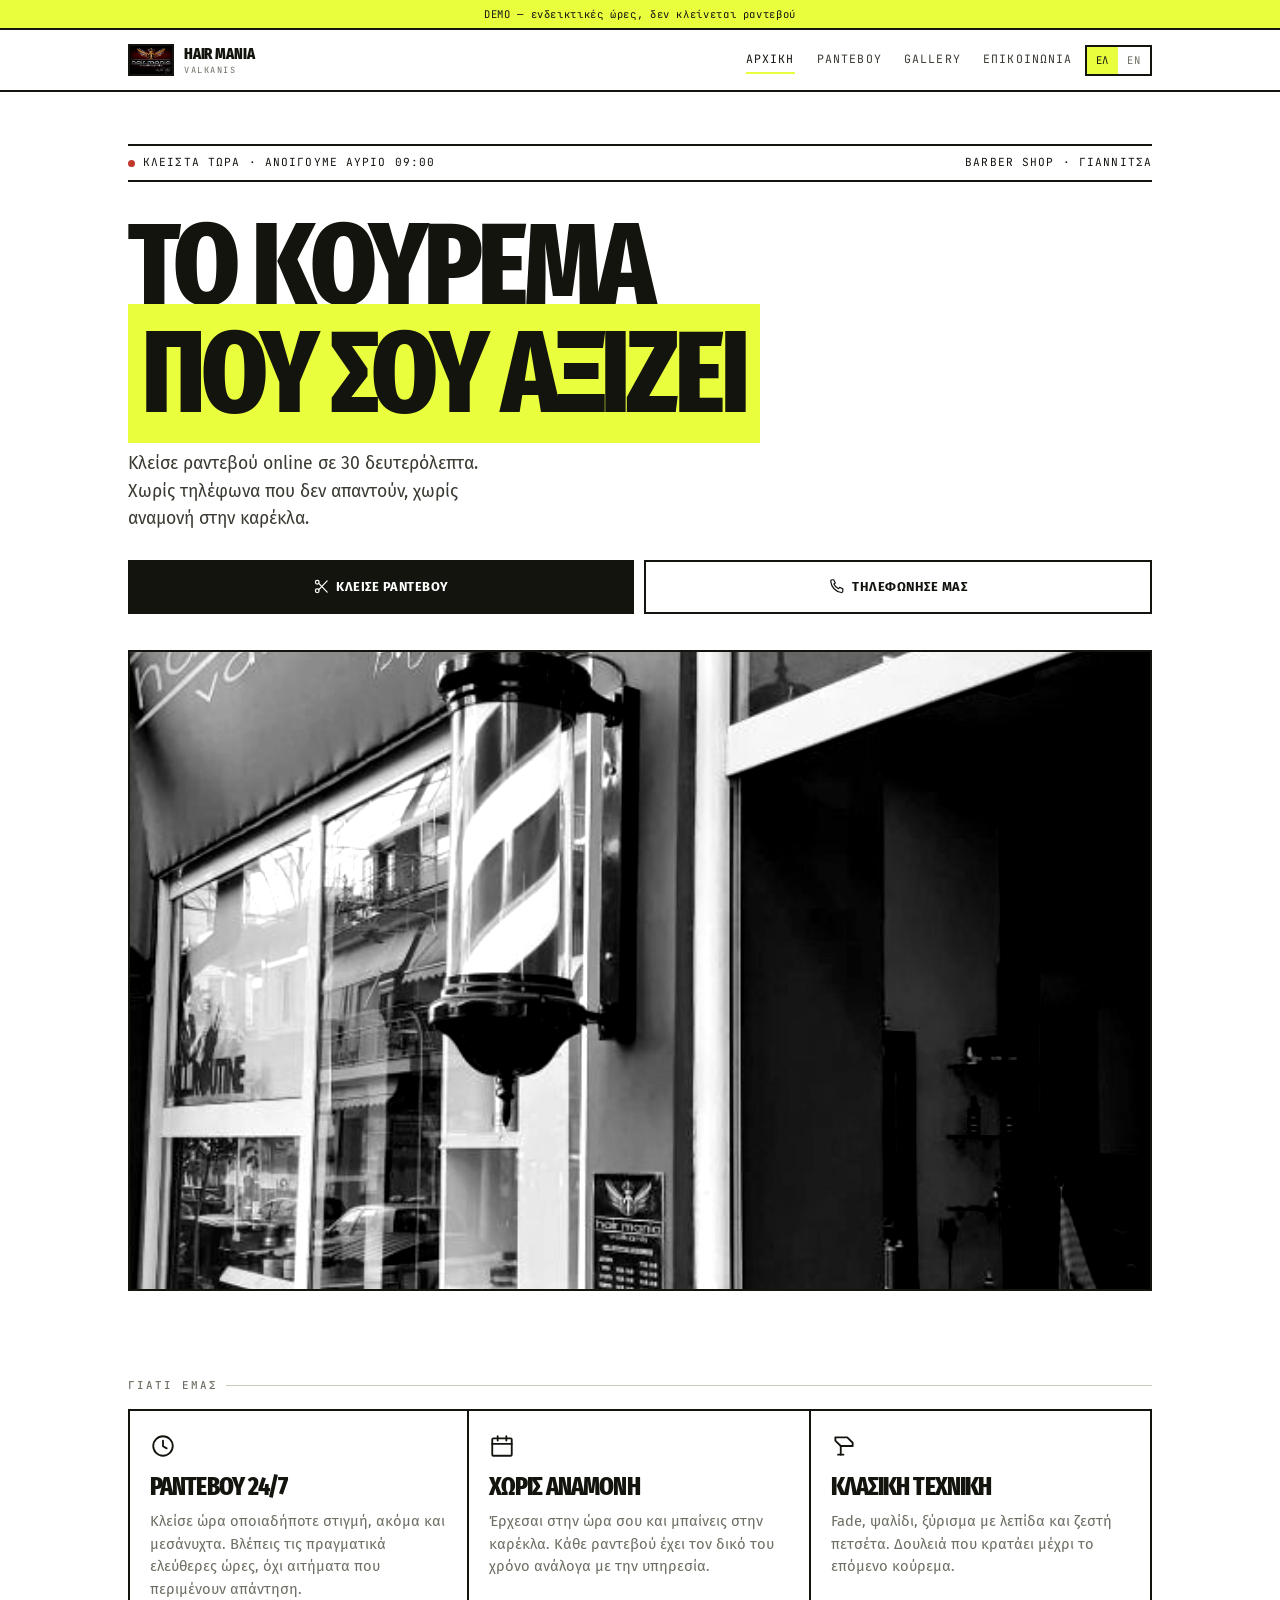
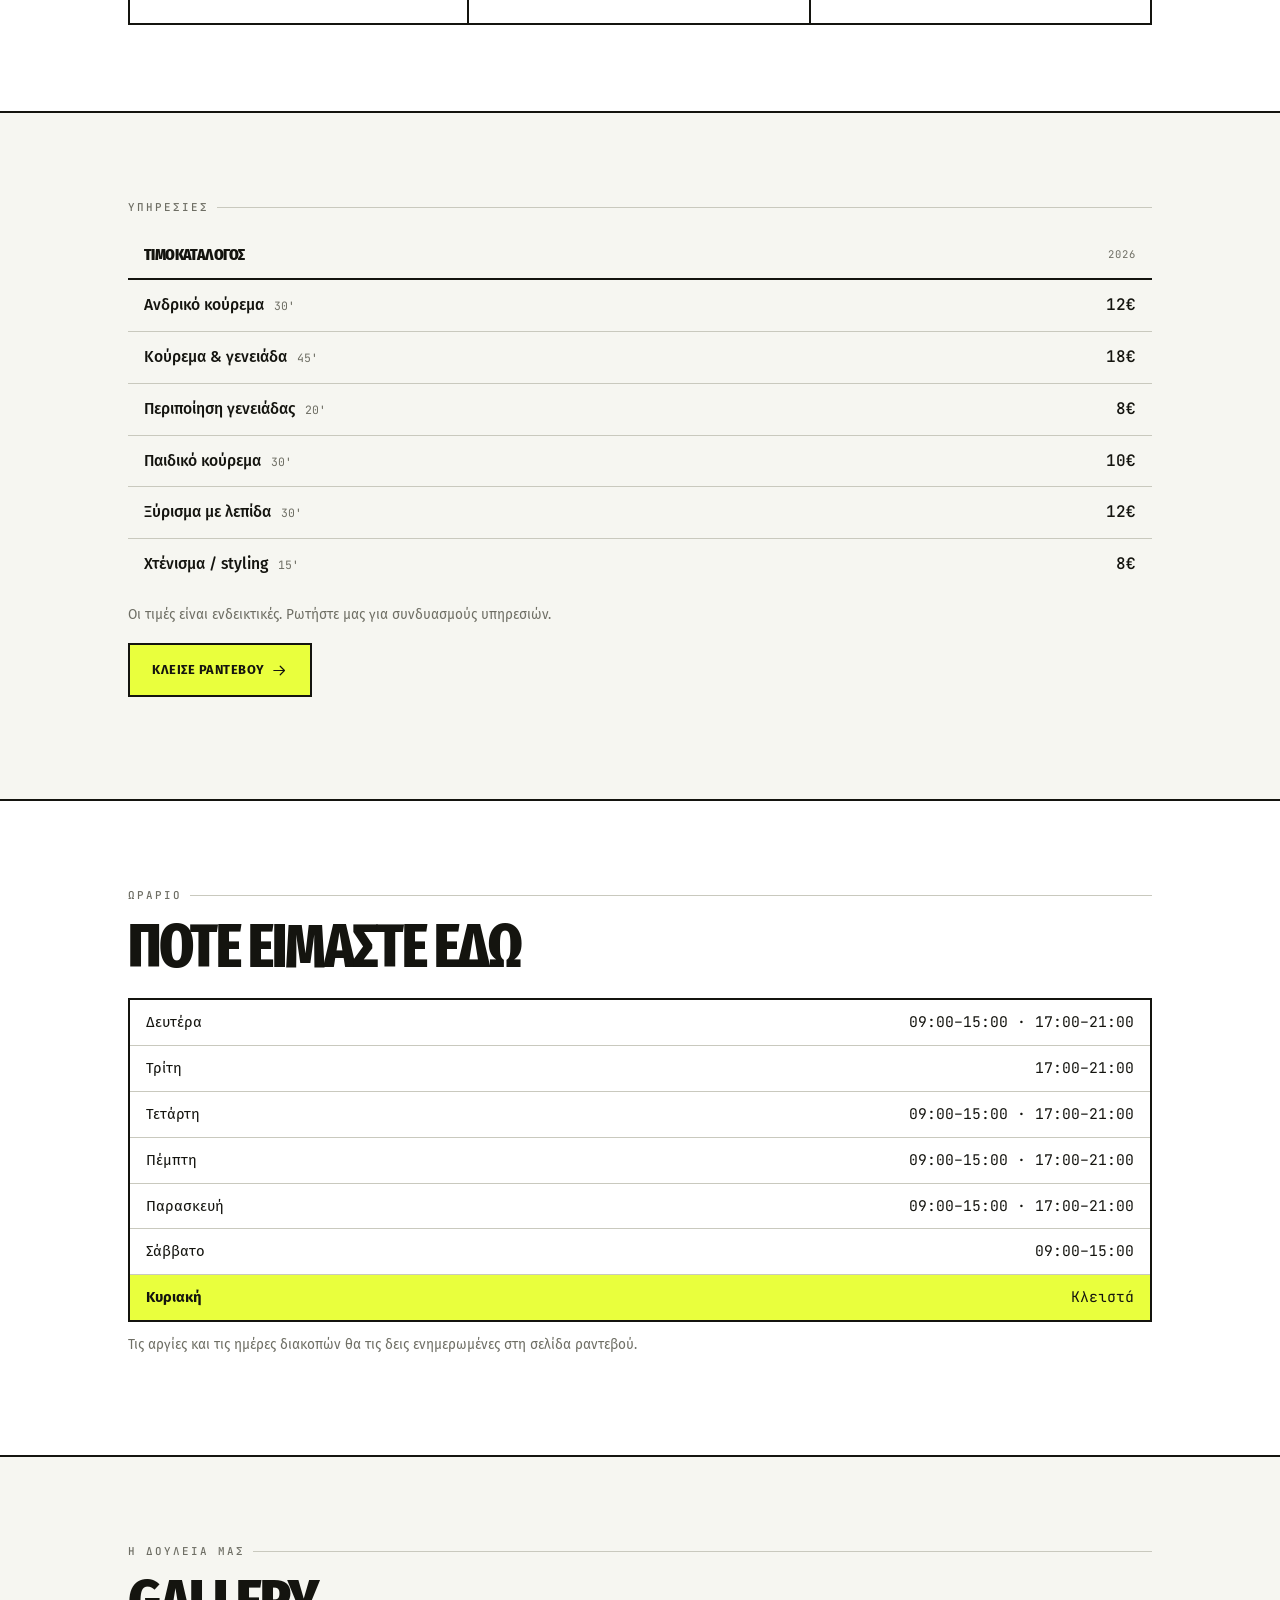
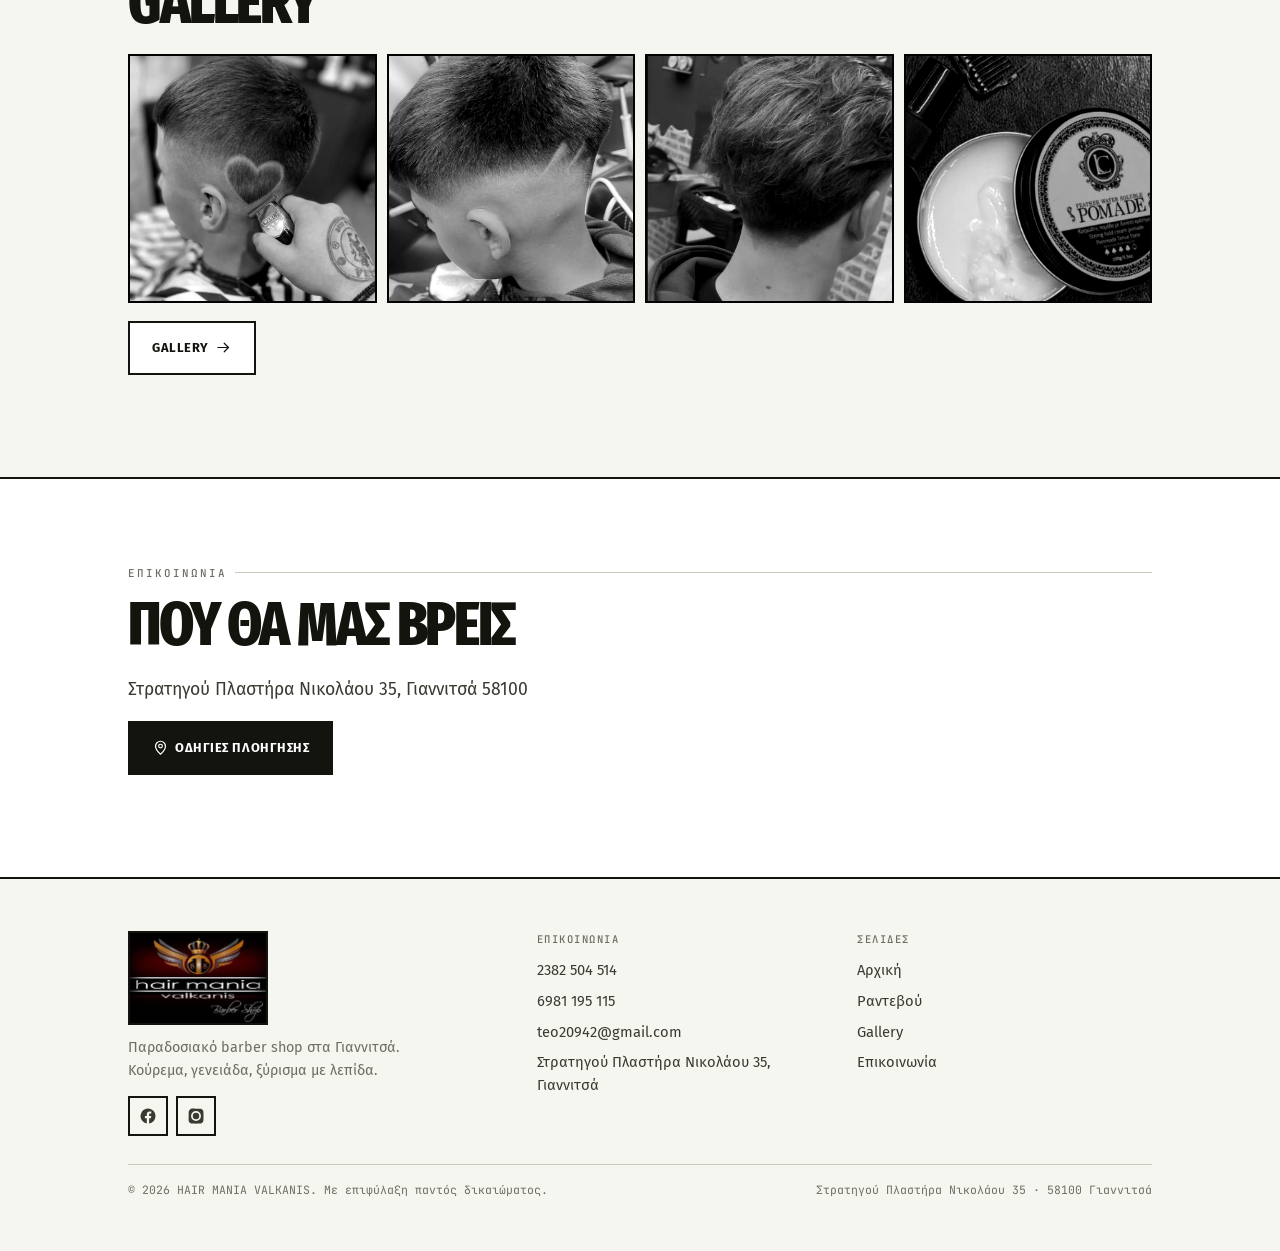
==== index.html @ 4d842073 "Αρχική δημοσίευση — site, backend, οδηγίες" ====
<!DOCTYPE html>
<html lang="el">
<head>
<meta charset="utf-8">
<meta name="viewport" content="width=device-width, initial-scale=1, viewport-fit=cover">
<title>HAIR MANIA VALKANIS — Barber Shop Γιαννιτσά | Online ραντεβού</title>
<meta name="description" content="Παραδοσιακό barber shop στα Γιαννιτσά. Κούρεμα, γενειάδα, ξύρισμα με λεπίδα. Κλείσε ραντεβού online σε 30 δευτερόλεπτα.">
<meta name="theme-color" content="#FFFFFF">
<link rel="icon" href="assets/img/logo.jpg">
<meta property="og:title" content="HAIR MANIA VALKANIS — Barber Shop Γιαννιτσά">
<meta property="og:description" content="Κλείσε ραντεβού online σε 30 δευτερόλεπτα.">
<meta property="og:image" content="assets/img/barbershop.jpg">
<meta property="og:type" content="website">
<link rel="preconnect" href="https://fonts.googleapis.com">
<link rel="preconnect" href="https://fonts.gstatic.com" crossorigin>
<link rel="stylesheet" href="assets/css/style.css">
<script type="application/ld+json">
{
  "@context":"https://schema.org",
  "@type":"HairSalon",
  "name":"HAIR MANIA VALKANIS",
  "image":"assets/img/logo.jpg",
  "telephone":"+302382504514",
  "email":"mai25003@uom.edu.gr",
  "address":{"@type":"PostalAddress","streetAddress":"Στρατηγού Πλαστήρα Νικολάου 35","addressLocality":"Γιαννιτσά","postalCode":"58100","addressCountry":"GR"},
  "priceRange":"€€",
  "openingHoursSpecification":[
    {"@type":"OpeningHoursSpecification","dayOfWeek":["Monday","Wednesday","Thursday","Friday"],"opens":"09:00","closes":"15:00"},
    {"@type":"OpeningHoursSpecification","dayOfWeek":["Monday","Wednesday","Thursday","Friday"],"opens":"17:00","closes":"21:00"},
    {"@type":"OpeningHoursSpecification","dayOfWeek":"Tuesday","opens":"17:00","closes":"21:00"},
    {"@type":"OpeningHoursSpecification","dayOfWeek":"Saturday","opens":"09:00","closes":"15:00"}
  ]
}
</script>
</head>
<body data-page="home">
<a class="skip" href="#main" data-i18n="nav.skip"></a>
<header class="hdr" data-header></header>

<main id="main">

  <section class="hero">
    <div class="wrap">
      <div class="hero__kicker" data-status data-open="0">
        <span class="dot"></span><span data-status-text></span>
        <span style="margin-left:auto" data-i18n="hero.eyebrow"></span>
      </div>
      <h1><span data-i18n="hero.h1a"></span><br><span class="hl" data-i18n="hero.h1b"></span></h1>
      <p class="lead hero__sub" data-i18n="hero.sub"></p>
      <div class="hero__cta">
        <a class="btn btn--primary" href="rantevou.html" data-ico="scissors"><span data-i18n="hero.cta1"></span></a>
        <a class="btn btn--ghost" href="tel:+306981195115" data-ico="phone"><span data-i18n="hero.cta2"></span></a>
      </div>
      <div class="hero__shot"><img src="assets/img/barbershop.jpg" alt="" fetchpriority="high"></div>
    </div>
  </section>

  <section class="section">
    <div class="wrap">
      <p class="eyebrow" data-i18n="feat.eyebrow"></p>
      <div class="grid cards">
        <article class="card"><span data-ico-block="clock"></span><h3 data-i18n="feat.1t"></h3><p data-i18n="feat.1p"></p></article>
        <article class="card"><span data-ico-block="calendar"></span><h3 data-i18n="feat.2t"></h3><p data-i18n="feat.2p"></p></article>
        <article class="card"><span data-ico-block="razor"></span><h3 data-i18n="feat.3t"></h3><p data-i18n="feat.3p"></p></article>
      </div>
    </div>
  </section>

  <section class="section section--alt" id="prices">
    <div class="wrap">
      <p class="eyebrow" data-i18n="srv.eyebrow"></p>
      <div data-prices></div>
      <p class="muted" style="font-size:.85rem;margin-top:14px" data-i18n="srv.note"></p>
      <p style="margin-top:18px"><a class="btn btn--accent" href="rantevou.html" data-ico="arrow-after"><span data-i18n="srv.book"></span></a></p>
    </div>
  </section>

  <section class="section">
    <div class="wrap">
      <p class="eyebrow" data-i18n="hrs.eyebrow"></p>
      <h2 data-i18n="hrs.h2"></h2>
      <div class="hours" data-hours></div>
      <p class="muted" style="font-size:.85rem;margin-top:12px" data-i18n="hrs.note"></p>
    </div>
  </section>

  <section class="section section--alt">
    <div class="wrap">
      <p class="eyebrow" data-i18n="gal.eyebrow"></p>
      <h2 data-i18n="gal.h2"></h2>
      <div class="grid" style="grid-template-columns:repeat(auto-fit,minmax(148px,1fr));gap:10px">
        <img src="assets/img/haircut.jpg" alt="" loading="lazy" style="border:var(--bw) solid var(--line);aspect-ratio:1;object-fit:cover;filter:var(--img-filter)">
        <img src="assets/img/haircut2.jpg" alt="" loading="lazy" style="border:var(--bw) solid var(--line);aspect-ratio:1;object-fit:cover;filter:var(--img-filter)">
        <img src="assets/img/haircut1.jpg" alt="" loading="lazy" style="border:var(--bw) solid var(--line);aspect-ratio:1;object-fit:cover;filter:var(--img-filter)">
        <img src="assets/img/pomada.jpg" alt="" loading="lazy" style="border:var(--bw) solid var(--line);aspect-ratio:1;object-fit:cover;filter:var(--img-filter)">
      </div>
      <p style="margin-top:18px"><a class="btn btn--ghost" href="gallery.html" data-ico="arrow-after"><span data-i18n="nav.gallery"></span></a></p>
    </div>
  </section>

  <section class="section">
    <div class="wrap">
      <p class="eyebrow" data-i18n="ct.eyebrow"></p>
      <h2 data-i18n="ct.h2"></h2>
      <p class="lead" id="addr-line"></p>
      <p><a class="btn btn--primary" id="dir-btn" target="_blank" rel="noopener" href="#" data-ico="pin"><span data-i18n="ct.directions"></span></a></p>
    </div>
  </section>

</main>

<footer class="ftr" data-footer></footer>
<nav class="bar" data-bar aria-label="Quick actions"></nav>

<script src="assets/js/config.js"></script>
<script src="assets/js/i18n.js"></script>
<script src="assets/js/app.js" defer></script>
<script>
document.addEventListener('DOMContentLoaded', function () {
  var b = CONFIG.business;
  document.getElementById('addr-line').textContent = b.address.street + ', ' + b.address.city + ' ' + b.address.postcode;
  document.getElementById('dir-btn').href = HMV.mapsLink();

  /* εικονίδια */
  document.querySelectorAll('[data-ico]').forEach(function (el) {
    var n = el.getAttribute('data-ico');
    if (n.slice(-6) === '-after') el.insertAdjacentHTML('beforeend', HMV.icon(n.slice(0, -6)));
    else el.insertAdjacentHTML('afterbegin', HMV.icon(n));
  });
  document.querySelectorAll('[data-ico-block]').forEach(function (el) {
    el.innerHTML = HMV.icon(el.getAttribute('data-ico-block'), 'card__ico');
  });
});
</script>
</body>
</html>
---- assets/css/style.css ----
/* =============================================================
   HAIR MANIA VALKANIS — design system
   Τρία θέματα. Αλλάζεις με CONFIG.theme στο config.js
   ή προσωρινά με ?theme=a / ?theme=b / ?theme=c στο URL.

     c  TICKET        (ενεργό)  άσπρο / μαύρο / acid κίτρινο
     a  EDITORIAL     χαρτί / μελάνι / κόκκινο-πορτοκαλί
     b  WARM ANALOG   εσπρέσο / κρεμ / φασκόμηλο
   ============================================================= */

/* ---------- ΘΕΜΑ C — TICKET (προεπιλογή) ---------- */
:root,
[data-theme="c"] {
  --bg:        #FFFFFF;
  --surface:   #F6F6F1;
  --surface-2: #ECECE4;
  --ink:       #14140F;
  --ink-soft:  #3A3A32;
  --muted:     #6E6E64;
  --line:      #14140F;
  --line-soft: #C9C9BE;
  --accent:    #E9FF3D;
  --on-accent: #14140F;
  --invert-bg: #14140F;
  --invert-ink:#FFFFFF;
  --ok:        #2F7D4F;
  --err:       #C0392B;
  --warn:      #9A6B00;

  --ff-disp: 'Fira Sans Extra Condensed', 'Arial Narrow', system-ui, sans-serif;
  --ff-body: 'Fira Sans', system-ui, -apple-system, sans-serif;
  --ff-num:  'JetBrains Mono', ui-monospace, SFMono-Regular, Menlo, monospace;

  --disp-w: 800;
  --disp-ls: -0.035em;
  --disp-tt: uppercase;
  --bw: 2px;
  --r: 0px;
  --r-pill: 0px;
  --shadow: none;
  --hero-filter: grayscale(1) contrast(1.25) brightness(1.05);
  --img-filter: grayscale(1) contrast(1.15);
  --header-h: 60px;
}

/* ---------- ΘΕΜΑ A — EDITORIAL BONE ---------- */
[data-theme="a"] {
  --bg:        #F2EEE6;
  --surface:   #E9E4D9;
  --surface-2: #DED8CA;
  --ink:       #14120F;
  --ink-soft:  #4A443C;
  --muted:     #7A7268;
  --line:      #14120F;
  --line-soft: #D3CCBE;
  --accent:    #E4431F;
  --on-accent: #FFFFFF;
  --invert-bg: #14120F;
  --invert-ink:#F2EEE6;
  --ok:        #3F7A55;
  --err:       #B03A28;
  --warn:      #9A6B00;

  --ff-disp: 'Commissioner', system-ui, sans-serif;
  --ff-body: 'Commissioner', system-ui, sans-serif;
  --ff-num:  'Commissioner', system-ui, sans-serif;

  --disp-w: 800;
  --disp-ls: -0.03em;
  --disp-tt: none;
  --bw: 1px;
  --r: 0px;
  --r-pill: 999px;
  --shadow: none;
  --hero-filter: grayscale(1) contrast(1.12);
  --img-filter: grayscale(0.15) contrast(1.04);
}

/* ---------- ΘΕΜΑ B — WARM ANALOG ---------- */
[data-theme="b"] {
  --bg:        #1E1713;
  --surface:   #251C17;
  --surface-2: #2E241D;
  --ink:       #E8DCC8;
  --ink-soft:  #C3B7A4;
  --muted:     #9E9182;
  --line:      #4A3D31;
  --line-soft: #33291F;
  --accent:    #8FAF86;
  --on-accent: #14140F;
  --invert-bg: #E8DCC8;
  --invert-ink:#1E1713;
  --ok:        #8FAF86;
  --err:       #D08A7E;
  --warn:      #D6A75F;

  --ff-disp: 'Alegreya', Georgia, serif;
  --ff-body: 'Manrope', system-ui, sans-serif;
  --ff-num:  'Manrope', system-ui, sans-serif;

  --disp-w: 500;
  --disp-ls: -0.015em;
  --disp-tt: none;
  --bw: 1px;
  --r: 3px;
  --r-pill: 999px;
  --shadow: 0 18px 40px -28px rgba(0,0,0,.8);
  --hero-filter: sepia(.42) saturate(.72) brightness(.86) contrast(1.05);
  --img-filter: sepia(.28) saturate(.85) brightness(.95);
}

/* ============================================================= */

*, *::before, *::after { box-sizing: border-box; }

html { -webkit-text-size-adjust: 100%; scroll-behavior: smooth; }

body {
  margin: 0;
  background: var(--bg);
  color: var(--ink);
  font-family: var(--ff-body);
  font-size: 16px;
  line-height: 1.55;
  overflow-x: hidden;
}
@media (prefers-reduced-motion: reduce) {
  html { scroll-behavior: auto; }
  *, *::before, *::after { animation-duration: .001ms !important; transition-duration: .001ms !important; }
}

img { max-width: 100%; display: block; }
a { color: inherit; }
button { font: inherit; color: inherit; }
svg { display: block; }

/* ---------- τυπογραφία ---------- */
h1, h2, h3 {
  font-family: var(--ff-disp);
  font-weight: var(--disp-w);
  letter-spacing: var(--disp-ls);
  text-transform: var(--disp-tt);
  line-height: 0.94;
  margin: 0 0 .38em;
}
h1 { font-size: clamp(2.9rem, 12.5vw, 5.2rem); }
h2 { font-size: clamp(1.9rem, 7.5vw, 3rem); }
h3 { font-size: clamp(1.1rem, 4vw, 1.45rem); line-height: 1.1; }
/* Η Fira Sans Extra Condensed είναι πολύ στενή — σηκώνει μεγαλύτερο μέγεθος. */
[data-theme="c"] h1 { font-size: clamp(3.6rem, 17vw, 7.2rem); }
[data-theme="c"] h2 { font-size: clamp(2.3rem, 9.5vw, 3.8rem); }
[data-theme="c"] h3 { font-size: clamp(1.2rem, 4.4vw, 1.6rem); }
/* Τα πεζά ελληνικά έχουν τόνους — χρειάζονται αέρα, αλλιώς τους κόβει
   το από πάνω μπλοκ. Μόνο το θέμα C είναι κεφαλαία, οπότε σφίγγει. */
[data-theme="a"] h1, [data-theme="a"] h2, [data-theme="a"] h3 { line-height: 1.06; }
[data-theme="b"] h1, [data-theme="b"] h2, [data-theme="b"] h3 { line-height: 1.06; }
p { margin: 0 0 1em; }

.lead { font-size: clamp(.98rem, 3.5vw, 1.1rem); color: var(--ink-soft); max-width: 40ch; text-wrap: pretty; }
.muted { color: var(--muted); }
.num { font-family: var(--ff-num); font-variant-numeric: tabular-nums; }

.eyebrow {
  font-family: var(--ff-num);
  font-size: .68rem; font-weight: 500; letter-spacing: .18em;
  text-transform: uppercase; color: var(--muted);
  display: flex; align-items: center; gap: .8em; margin: 0 0 .9rem;
}
.eyebrow::after { content: ''; flex: 1; height: 1px; background: var(--line-soft); }
.eyebrow.center { justify-content: center; }
.eyebrow.center::after { display: none; }
[data-theme="a"] .eyebrow { color: var(--accent); font-weight: 600; }

/* ---------- διάταξη ---------- */
.wrap { width: 100%; max-width: 1080px; margin-inline: auto; padding-inline: clamp(16px, 4.5vw, 28px); }
.section { padding-block: clamp(46px, 10vw, 86px); }
.section--alt { background: var(--surface); border-block: var(--bw) solid var(--line); }
.center { text-align: center; }
.grid { display: grid; gap: clamp(14px, 3vw, 20px); }

/* ---------- header ---------- */
.hdr { position: sticky; top: 0; z-index: 60; background: var(--bg); border-bottom: var(--bw) solid var(--line); }
.hdr__in {
  height: var(--header-h);
  display: flex; align-items: center; gap: 12px;
  max-width: 1080px; margin-inline: auto; padding-inline: clamp(16px, 4.5vw, 28px);
}
.brand { display: flex; align-items: center; gap: 10px; text-decoration: none; margin-right: auto; min-width: 0; }
.brand img { height: 32px; width: auto; border: var(--bw) solid var(--line); border-radius: var(--r); }
[data-theme="a"] .brand img { border: 0; mix-blend-mode: multiply; }
[data-theme="b"] .brand img { border: 0; border-radius: 3px; }
.brand__txt { font-family: var(--ff-disp); font-weight: var(--disp-w); font-size: 1rem; letter-spacing: -.01em; line-height: 1; white-space: nowrap; }
.brand__txt small {
  display: block; font-family: var(--ff-num); font-weight: 400;
  font-size: .54rem; letter-spacing: .18em; color: var(--muted); margin-top: 4px;
}
[data-theme="b"] .brand__txt { font-size: 1.24rem; letter-spacing: 0; }

.nav { display: none; gap: 22px; }
.nav a {
  text-decoration: none; font-family: var(--ff-num); font-size: .72rem; letter-spacing: .1em;
  text-transform: uppercase; color: var(--ink-soft); padding: 4px 0; border-bottom: var(--bw) solid transparent;
}
.nav a:hover { border-color: var(--line); }
.nav a[aria-current="page"] { border-color: var(--accent); color: var(--ink); }

.lang { display: flex; border: var(--bw) solid var(--line); border-radius: var(--r-pill); overflow: hidden; flex: none; }
.lang button {
  background: none; border: 0; cursor: pointer; padding: 5px 9px;
  font-family: var(--ff-num); font-size: .66rem; letter-spacing: .08em; color: var(--muted);
}
.lang button[aria-pressed="true"] { background: var(--accent); color: var(--on-accent); }

.burger {
  display: grid; place-items: center; width: 40px; height: 40px; flex: none; cursor: pointer;
  background: none; border: var(--bw) solid var(--line); border-radius: var(--r);
}
.burger span { display: block; width: 16px; height: 2px; background: var(--ink); box-shadow: 0 -5px var(--ink), 0 5px var(--ink); }

.drawer {
  position: fixed; inset: var(--header-h) 0 auto 0; z-index: 55;
  background: var(--bg); border-bottom: var(--bw) solid var(--line);
  transform: translateY(-115%); transition: transform .28s cubic-bezier(.4,0,.2,1);
  padding: 4px clamp(16px, 4.5vw, 28px) 18px;
}
.drawer[data-open="true"] { transform: translateY(0); }
.drawer a {
  display: block; padding: 14px 0; text-decoration: none; border-bottom: 1px solid var(--line-soft);
  font-family: var(--ff-disp); font-weight: var(--disp-w); text-transform: var(--disp-tt);
  font-size: 1.5rem; letter-spacing: var(--disp-ls);
}
.drawer a:last-child { border: 0; }

@media (min-width: 880px) { .nav { display: flex; } .burger, .drawer { display: none; } }

/* ---------- κουμπιά ---------- */
.btn {
  display: inline-flex; align-items: center; justify-content: center; gap: .5em;
  padding: 15px 22px; cursor: pointer; text-decoration: none;
  border: var(--bw) solid var(--line); border-radius: var(--r);
  font-family: var(--ff-body); font-size: .8rem; font-weight: 700; letter-spacing: .04em;
  text-transform: uppercase; transition: .16s ease; white-space: nowrap;
  background: var(--bg); color: var(--ink);
}
.btn svg { width: 17px; height: 17px; flex: none; }
.btn--primary { background: var(--invert-bg); color: var(--invert-ink); }
.btn--primary:hover { background: var(--accent); color: var(--on-accent); }
.btn--accent { background: var(--accent); color: var(--on-accent); }
.btn--accent:hover { filter: brightness(.94); }
.btn--ghost:hover { background: var(--surface); }
.btn--wide { width: 100%; }
.btn[disabled] { opacity: .4; pointer-events: none; }
[data-theme="b"] .btn { text-transform: none; letter-spacing: .01em; font-weight: 700; }

/* ---------- hero ---------- */
.hero { padding: clamp(26px, 7vw, 52px) 0 0; }
.hero__kicker {
  display: flex; align-items: center; gap: 8px;
  font-family: var(--ff-num); font-size: .7rem; letter-spacing: .1em; text-transform: uppercase;
  padding: 8px 0; margin-bottom: clamp(18px, 5vw, 30px);
  border-block: var(--bw) solid var(--line);
}
.hero__kicker .dot { width: 7px; height: 7px; border-radius: 50%; background: var(--muted); flex: none; }
.hero__kicker[data-open="1"] .dot { background: var(--ok); }
.hero__kicker[data-open="0"] .dot { background: var(--err); }
.hero h1 { margin: 0; }
.hero h1 .hl { background: var(--accent); color: var(--on-accent); padding: 0 .12em; -webkit-box-decoration-break: clone; box-decoration-break: clone; }
[data-theme="b"] .hero h1 .hl { background: none; color: var(--accent); padding: 0; font-style: italic; }
.hero__sub { margin: clamp(16px, 4vw, 22px) 0 clamp(20px, 5vw, 28px); }
.hero__cta { display: flex; flex-wrap: wrap; gap: 10px; }
.hero__cta .btn { flex: 1 1 auto; min-width: 150px; }
.hero__shot { margin-top: clamp(22px, 6vw, 36px); border: var(--bw) solid var(--line); border-radius: var(--r); overflow: hidden; }
.hero__shot img { width: 100%; aspect-ratio: 16 / 10; object-fit: cover; object-position: 58% 42%; filter: var(--hero-filter); }

/* ---------- κάρτες χαρακτηριστικών ---------- */
.cards { grid-template-columns: 1fr; gap: 0; }
@media (min-width: 720px) { .cards { grid-template-columns: repeat(3, 1fr); } }
.card { border: var(--bw) solid var(--line); border-radius: var(--r); padding: 22px 20px; background: var(--bg); margin-top: -1px; }
@media (min-width: 720px) { .card { margin: 0 0 0 calc(var(--bw) * -1); } .card:first-child { margin-left: 0; } }
.card__ico { width: 26px; height: 26px; margin-bottom: 14px; color: var(--accent); }
[data-theme="c"] .card__ico { color: var(--ink); }
.card h3 { margin-bottom: .35em; }
.card p { margin: 0; color: var(--muted); font-size: .92rem; }

/* ---------- τιμοκατάλογος ---------- */
.prices { border: var(--bw) solid var(--line); border-radius: var(--r); }
.prices__hd {
  display: flex; align-items: center; gap: 10px; padding: 11px 16px;
  border-bottom: var(--bw) solid var(--line);
  font-family: var(--ff-disp); font-weight: var(--disp-w); text-transform: var(--disp-tt);
  font-size: 1.05rem; letter-spacing: var(--disp-ls);
}
.prices__hd .tag { margin-left: auto; font-family: var(--ff-num); font-weight: 400; font-size: .66rem; letter-spacing: .1em; color: var(--muted); text-transform: none; }
.price { display: flex; align-items: baseline; gap: 10px; padding: 13px 16px; border-bottom: 1px solid var(--line-soft); }
.price:last-child { border-bottom: 0; }
.price__name { font-size: .98rem; font-weight: 500; }
.price__dur { font-family: var(--ff-num); font-size: .72rem; color: var(--muted); }
.price__amt { margin-left: auto; font-family: var(--ff-num); font-size: 1rem; font-weight: 500; font-variant-numeric: tabular-nums; }
[data-theme="a"] .price__amt, [data-theme="b"] .price__amt { font-family: var(--ff-disp); font-weight: var(--disp-w); font-size: 1.3rem; }

/* ---------- ωράριο ---------- */
.hours { border: var(--bw) solid var(--line); border-radius: var(--r); overflow: hidden; }
.hours__row { display: flex; justify-content: space-between; gap: 14px; padding: 11px 16px; font-size: .92rem; border-bottom: 1px solid var(--line-soft); }
.hours__row:last-child { border-bottom: 0; }
.hours__row[data-today="1"] { background: var(--accent); color: var(--on-accent); }
.hours__row[data-today="1"] .hours__d { font-weight: 700; }
.hours__t { font-family: var(--ff-num); font-variant-numeric: tabular-nums; text-align: right; }
.hours__t.closed { color: var(--muted); }
.hours__row[data-today="1"] .hours__t { color: inherit; }

/* ---------- booking ---------- */
.steps { display: flex; flex-wrap: wrap; gap: 5px; margin-bottom: 24px; }
.step {
  font-family: var(--ff-num); font-size: .6rem; letter-spacing: .06em; text-transform: uppercase;
  padding: 5px 8px; border: 1px solid var(--line-soft); color: var(--muted); border-radius: var(--r);
}
.step[data-state="done"] { background: var(--invert-bg); color: var(--invert-ink); border-color: var(--line); }
.step[data-state="active"] { background: var(--accent); color: var(--on-accent); border-color: var(--line); font-weight: 500; }

fieldset { border: 0; margin: 0 0 30px; padding: 0; scroll-margin-top: 90px; }
legend {
  display: flex; align-items: baseline; gap: 9px; padding: 0; margin-bottom: 14px;
  font-family: var(--ff-disp); font-weight: var(--disp-w); text-transform: var(--disp-tt);
  font-size: clamp(1.35rem, 5.5vw, 1.7rem); letter-spacing: var(--disp-ls);
}
legend .n { font-family: var(--ff-num); font-size: .72rem; font-weight: 400; letter-spacing: 0; color: var(--accent); }
[data-theme="c"] legend .n { background: var(--accent); color: var(--on-accent); padding: 2px 6px; }

.opts { display: grid; gap: 8px; }
@media (min-width: 620px) { .opts { grid-template-columns: 1fr 1fr; } }
.opt { position: relative; }
.opt input { position: absolute; opacity: 0; width: 0; height: 0; }
.opt label {
  display: flex; align-items: center; gap: 12px; cursor: pointer; padding: 14px 15px;
  border: var(--bw) solid var(--line); border-radius: var(--r); background: var(--bg); transition: .14s;
}
.opt label:hover { background: var(--surface); }
.opt input:focus-visible + label { outline: 2px solid var(--accent); outline-offset: 2px; }
.opt input:checked + label { background: var(--accent); color: var(--on-accent); }
.opt__body { flex: 1; min-width: 0; }
.opt__t { display: block; font-weight: 600; font-size: .98rem; }
.opt__s { font-family: var(--ff-num); font-size: .72rem; color: var(--muted); }
.opt input:checked + label .opt__s { color: inherit; opacity: .75; }
.opt__p { font-family: var(--ff-num); font-size: 1rem; font-weight: 500; font-variant-numeric: tabular-nums; }

/* λωρίδα ημερών */
.days {
  display: flex; gap: 7px; overflow-x: auto; padding: 2px 2px 12px;
  scroll-snap-type: x proximity; -webkit-overflow-scrolling: touch;
  scrollbar-width: thin; scrollbar-color: var(--line-soft) transparent;
}
.days::-webkit-scrollbar { height: 4px; }
.days::-webkit-scrollbar-thumb { background: var(--line-soft); }
.day { flex: none; position: relative; scroll-snap-align: start; }
.day input { position: absolute; opacity: 0; width: 0; height: 0; }
.day label {
  display: grid; place-items: center; width: 58px; padding: 9px 0 8px; cursor: pointer;
  border: var(--bw) solid var(--line); border-radius: var(--r); background: var(--bg);
  line-height: 1.15; transition: .14s;
}
.day input:focus-visible + label { outline: 2px solid var(--accent); outline-offset: 2px; }
.day input:checked + label { background: var(--invert-bg); color: var(--invert-ink); }
[data-theme="c"] .day input:checked + label { color: var(--accent); }
.day input:disabled + label { opacity: .28; cursor: not-allowed; border-style: dashed; }
.day__dow { font-family: var(--ff-num); font-size: .58rem; letter-spacing: .1em; color: var(--muted); }
.day__num { font-family: var(--ff-num); font-size: 1.3rem; font-weight: 500; }
.day__mon { font-family: var(--ff-num); font-size: .55rem; letter-spacing: .08em; color: var(--muted); }
.day input:checked + label .day__dow, .day input:checked + label .day__mon { color: inherit; opacity: .7; }
[data-theme="a"] .day__num, [data-theme="b"] .day__num { font-family: var(--ff-disp); font-weight: var(--disp-w); font-size: 1.5rem; }

/* πλέγμα ωρών */
.slots { display: grid; grid-template-columns: repeat(auto-fill, minmax(80px, 1fr)); gap: 6px; }
.slot { position: relative; }
.slot input { position: absolute; opacity: 0; width: 0; height: 0; }
.slot label {
  display: block; text-align: center; padding: 12px 4px; cursor: pointer;
  border: var(--bw) solid var(--line); border-radius: var(--r); background: var(--bg);
  font-family: var(--ff-num); font-size: .92rem; font-variant-numeric: tabular-nums; transition: .12s;
}
.slot label:hover { background: var(--surface); }
.slot input:focus-visible + label { outline: 2px solid var(--accent); outline-offset: 2px; }
.slot input:checked + label { background: var(--accent); color: var(--on-accent); font-weight: 500; }
.slots__part {
  font-family: var(--ff-num); font-size: .62rem; letter-spacing: .12em; text-transform: uppercase;
  color: var(--muted); margin: 16px 0 8px; display: flex; align-items: center; gap: 8px;
}
.slots__part::after { content: ''; flex: 1; height: 1px; background: var(--line-soft); }
.slots__part:first-child { margin-top: 0; }

.hint {
  padding: 13px 15px; border: var(--bw) solid var(--line-soft); border-radius: var(--r);
  background: var(--surface); font-size: .88rem; color: var(--ink-soft);
}
.hint--warn { border-color: var(--warn); }
.hint--err { border-color: var(--err); color: var(--err); }

/* πεδία */
.field { margin-bottom: 14px; }
.field label {
  display: block; font-family: var(--ff-num); font-size: .66rem; letter-spacing: .1em;
  text-transform: uppercase; color: var(--muted); margin-bottom: 6px;
}
.field label .req { color: var(--accent); }
[data-theme="c"] .field label .req { color: var(--err); }
.field input {
  width: 100%; padding: 13px 14px; font: inherit; color: var(--ink);
  background: var(--bg); border: var(--bw) solid var(--line); border-radius: var(--r);
}
.field input::placeholder { color: var(--muted); opacity: .8; }
.field input:focus { outline: 0; background: var(--surface); box-shadow: inset 0 0 0 2px var(--accent); }
.field input[aria-invalid="true"] { border-color: var(--err); }
.field__err { display: none; font-size: .78rem; color: var(--err); margin: 5px 0 0; }
.field input[aria-invalid="true"] ~ .field__err { display: block; }
@media (min-width: 620px) { .field-row { display: grid; grid-template-columns: 1fr 1fr; gap: 0 12px; } }

/* σύνοψη — απόδειξη */
.summary { border: var(--bw) solid var(--line); border-radius: var(--r); background: var(--bg); }
.summary__hd {
  padding: 11px 15px; border-bottom: var(--bw) solid var(--line);
  font-family: var(--ff-disp); font-weight: var(--disp-w); text-transform: var(--disp-tt);
  font-size: .95rem; letter-spacing: var(--disp-ls);
}
.summary__bd { margin: 0; padding: 10px 15px 12px; font-family: var(--ff-num); font-size: .84rem; }
.summary__row { display: flex; gap: 14px; padding: 5px 0; }
.summary__row dt { margin: 0; color: var(--muted); letter-spacing: .04em; }
.summary__row dd { margin: 0 0 0 auto; text-align: right; font-weight: 500; }
.summary__tot {
  display: flex; align-items: center; gap: 12px; padding: 12px 15px;
  border-top: 2px dashed var(--line);
}
.summary__tot b { font-family: var(--ff-disp); font-weight: var(--disp-w); font-size: 1.4rem; letter-spacing: var(--disp-ls); }

/* επιβεβαίωση */
.confirm { border: var(--bw) solid var(--line); border-radius: var(--r); background: var(--bg); }
.confirm__top { background: var(--accent); color: var(--on-accent); padding: 22px clamp(18px,5vw,28px); border-bottom: var(--bw) solid var(--line); }
.confirm__top h2 { margin: 0 0 .2em; font-size: clamp(1.7rem, 6.5vw, 2.4rem); }
.confirm__top p { margin: 0; font-family: var(--ff-num); font-size: .9rem; }
.confirm__bd { padding: clamp(18px,5vw,28px); }
.confirm__code {
  display: inline-block; font-family: var(--ff-num); font-size: 1.1rem; letter-spacing: .2em;
  border: 2px dashed var(--line); padding: 8px 14px; margin: 4px 0 2px;
}
.confirm__actions { display: grid; gap: 8px; margin: 22px 0 0; }

/* ---------- gallery ---------- */
.gal { columns: 2; column-gap: 10px; }
@media (min-width: 760px) { .gal { columns: 3; column-gap: 14px; } }
@media (min-width: 1040px) { .gal { columns: 4; } }
.gal button {
  display: block; width: 100%; padding: 0; margin: 0 0 10px; cursor: zoom-in; break-inside: avoid;
  background: none; border: var(--bw) solid var(--line); border-radius: var(--r); overflow: hidden;
}
.gal img { width: 100%; height: auto; filter: var(--img-filter); transition: transform .45s ease, filter .3s ease; }
.gal button:hover img { transform: scale(1.04); filter: none; }
.lb { position: fixed; inset: 0; z-index: 90; display: none; place-items: center; background: rgba(10,10,8,.95); padding: 18px; }
.lb[data-open="true"] { display: grid; }
.lb img { max-width: 100%; max-height: 80svh; margin-inline: auto; border: var(--bw) solid #FFF; }
.lb__cap { text-align: center; margin-top: 12px; color: #CFCFC6; font-family: var(--ff-num); font-size: .8rem; }
.lb__x, .lb__nav {
  position: absolute; display: grid; place-items: center; cursor: pointer;
  width: 44px; height: 44px; background: #FFF; color: #14140F; border: 2px solid #14140F; border-radius: var(--r);
}
.lb__x { top: 14px; right: 14px; }
.lb__nav { top: 50%; transform: translateY(-50%); }
.lb__nav.prev { left: 10px; } .lb__nav.next { right: 10px; }

/* ---------- επικοινωνία ---------- */
.contact-grid { grid-template-columns: 1fr; }
@media (min-width: 900px) { .contact-grid { grid-template-columns: 1fr 1.1fr; align-items: start; } }
.ctile {
  display: flex; gap: 13px; align-items: center; padding: 15px;
  border: var(--bw) solid var(--line); border-radius: var(--r); background: var(--bg);
  text-decoration: none; transition: .14s; margin-bottom: 8px;
}
.ctile:hover { background: var(--accent); color: var(--on-accent); }
.ctile__ico { width: 22px; height: 22px; flex: none; }
.ctile__k { font-family: var(--ff-num); font-size: .64rem; letter-spacing: .12em; text-transform: uppercase; color: var(--muted); }
.ctile:hover .ctile__k { color: inherit; opacity: .75; }
.ctile__v { font-weight: 600; font-size: .98rem; }
.map { border: var(--bw) solid var(--line); border-radius: var(--r); overflow: hidden; }
.map iframe { display: block; width: 100%; height: clamp(280px, 50vw, 420px); border: 0; filter: grayscale(.4) contrast(1.05); }
[data-theme="b"] .map iframe { filter: sepia(.3) brightness(.85); }

/* ---------- banner διακοπών ---------- */
.vac { display: none; gap: 14px; align-items: center; padding: 14px; margin-bottom: 24px;
       border: var(--bw) solid var(--warn); border-radius: var(--r); background: var(--surface); }
.vac[data-show="true"] { display: flex; }
.vac img { width: 76px; height: 76px; object-fit: cover; flex: none; border: 1px solid var(--line); }
.vac h3 { margin: 0 0 .15em; color: var(--warn); font-size: 1.05rem; }
.vac p { margin: 0; font-size: .88rem; }

/* ---------- footer ---------- */
.ftr { background: var(--surface); border-top: var(--bw) solid var(--line); padding: clamp(32px,7vw,52px) 0 96px; }
.ftr__grid { display: grid; gap: 26px; }
@media (min-width: 760px) { .ftr__grid { grid-template-columns: 1.3fr 1fr 1fr; } }
.ftr h4 {
  font-family: var(--ff-num); font-size: .66rem; letter-spacing: .14em; text-transform: uppercase;
  margin: 0 0 12px; color: var(--muted); font-weight: 500;
}
.ftr a { color: var(--ink-soft); text-decoration: none; }
.ftr a:hover { color: var(--ink); text-decoration: underline; }
.ftr ul { list-style: none; margin: 0; padding: 0; display: grid; gap: 8px; font-size: .92rem; }
.socials { display: flex; gap: 8px; margin-top: 14px; }
.socials a { width: 40px; height: 40px; display: grid; place-items: center; border: var(--bw) solid var(--line); border-radius: var(--r); }
.socials a:hover { background: var(--accent); color: var(--on-accent); }
.socials svg { width: 18px; height: 18px; fill: currentColor; }
.copy {
  margin-top: 28px; padding-top: 16px; border-top: 1px solid var(--line-soft);
  font-family: var(--ff-num); font-size: .72rem; color: var(--muted);
  display: flex; flex-wrap: wrap; gap: 8px; justify-content: space-between;
}

/* ---------- κάτω μπάρα κινητού ---------- */
.bar {
  position: fixed; left: 0; right: 0; bottom: 0; z-index: 70;
  display: flex; gap: 8px; align-items: center;
  padding: 9px clamp(14px,4vw,20px) calc(9px + env(safe-area-inset-bottom));
  background: var(--bg); border-top: var(--bw) solid var(--line);
}
.bar .btn { flex: 1; padding: 13px 8px; font-size: .72rem; }
.bar__sum { flex: 1; min-width: 0; font-family: var(--ff-num); line-height: 1.25; }
.bar__sum .k { display: block; font-size: .58rem; letter-spacing: .1em; text-transform: uppercase; color: var(--muted); }
.bar__sum .v { display: block; font-size: .86rem; font-weight: 500; white-space: nowrap; overflow: hidden; text-overflow: ellipsis; }
.bar .btn--go { flex: 0 0 auto; }
@media (min-width: 880px) { .bar { display: none; } .ftr { padding-bottom: clamp(32px,7vw,52px); } }

/* ---------- διάφορα ---------- */
.skip { position: absolute; left: -9999px; }
.skip:focus { left: 12px; top: 12px; z-index: 100; background: var(--accent); color: var(--on-accent); padding: 10px 16px; }
:focus-visible { outline: 2px solid var(--accent); outline-offset: 2px; }
.spin { width: 20px; height: 20px; border: 2px solid var(--line-soft); border-top-color: var(--accent); border-radius: 50%; animation: sp .7s linear infinite; margin: 24px auto; }
@keyframes sp { to { transform: rotate(360deg); } }
[hidden] { display: none !important; }
.demo {
  background: var(--invert-bg); color: var(--invert-ink); text-align: center;
  font-family: var(--ff-num); font-size: .66rem; letter-spacing: .06em; padding: 6px 12px;
}
[data-theme="c"] .demo { background: var(--accent); color: var(--on-accent); border-bottom: 2px solid var(--line); }
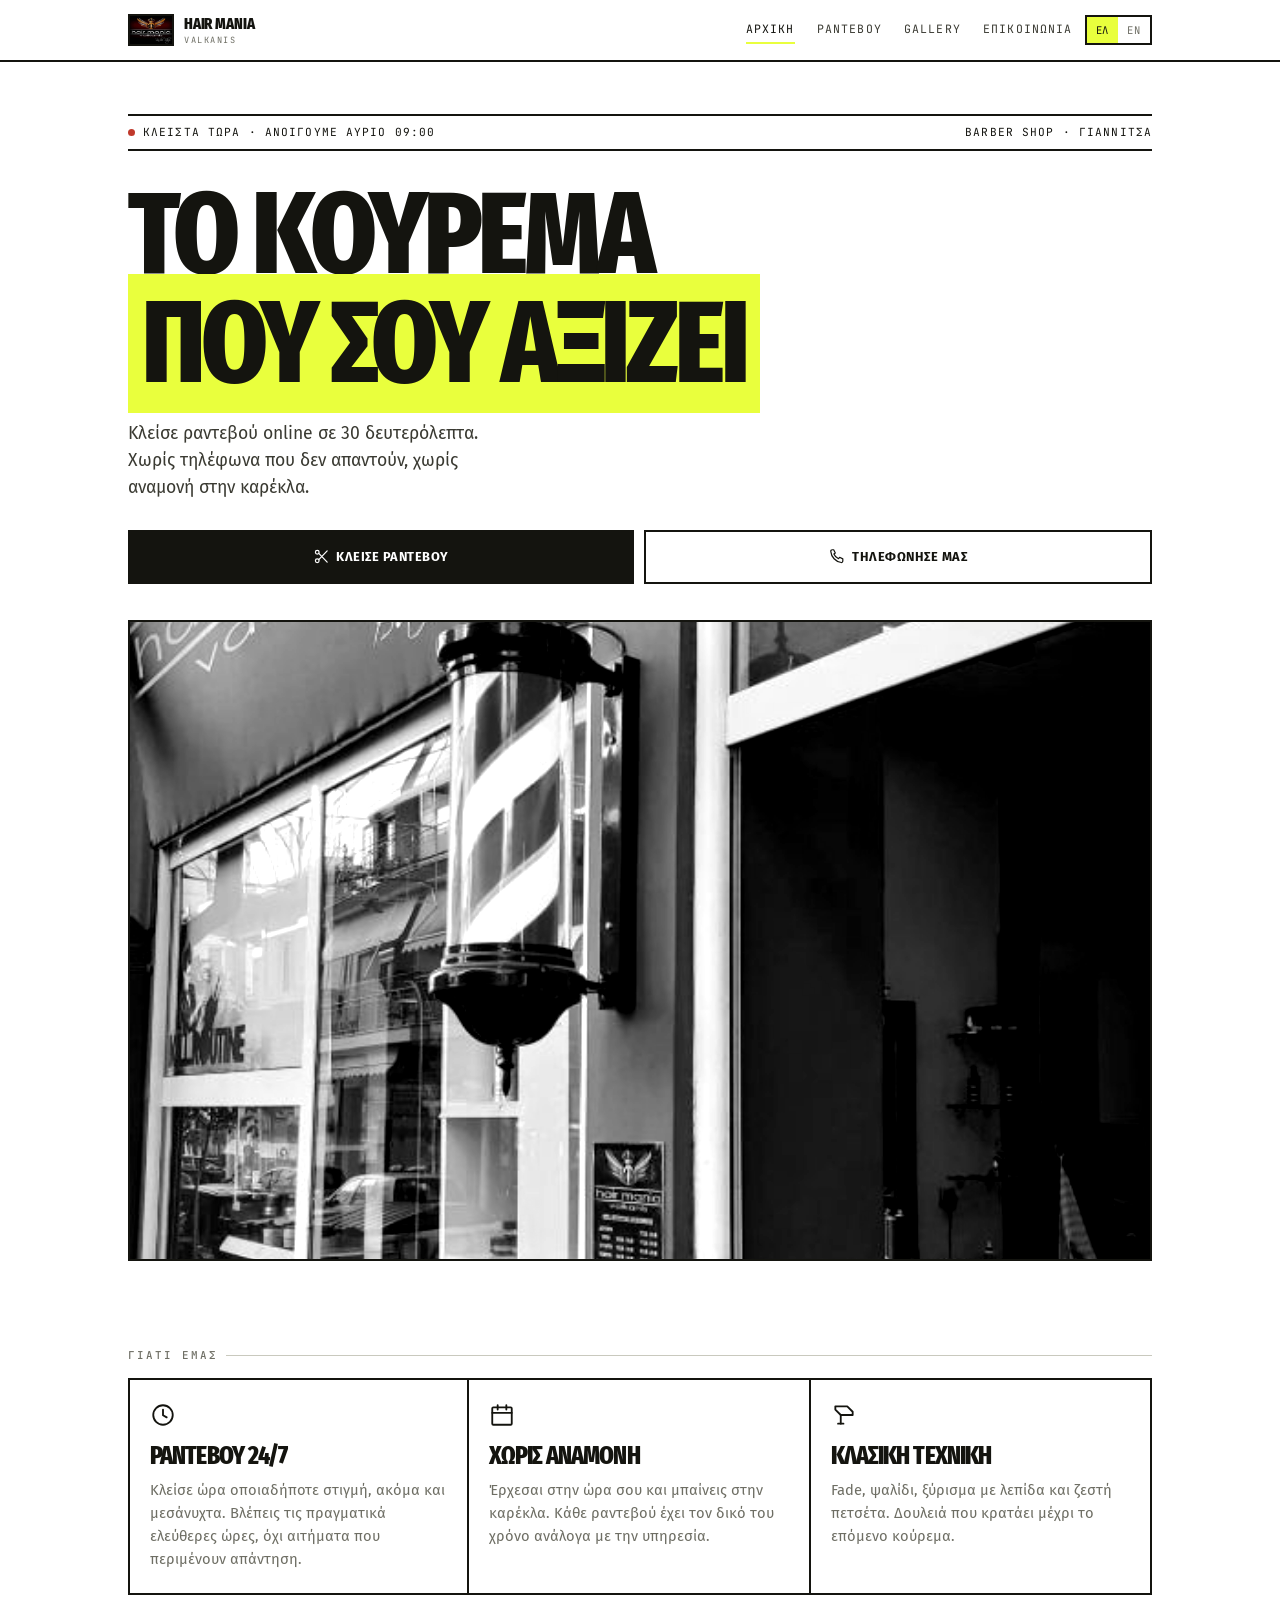
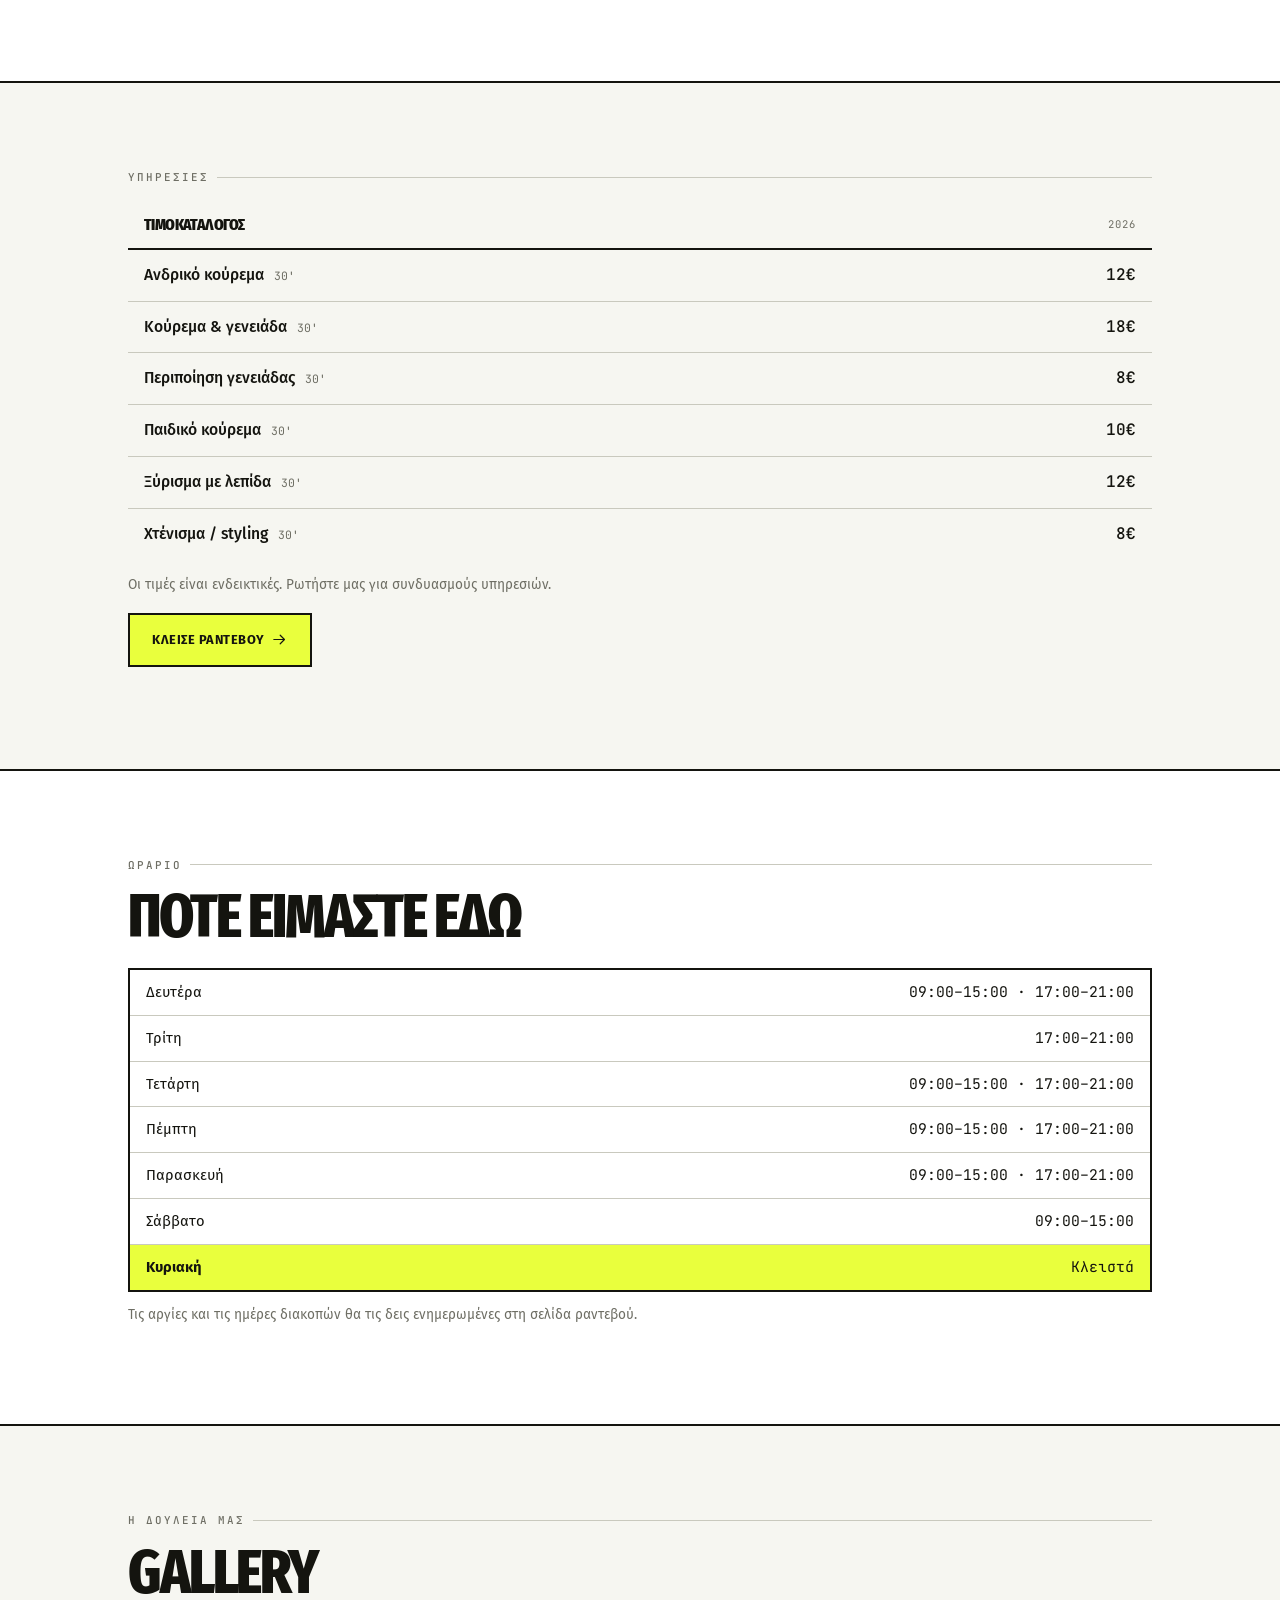
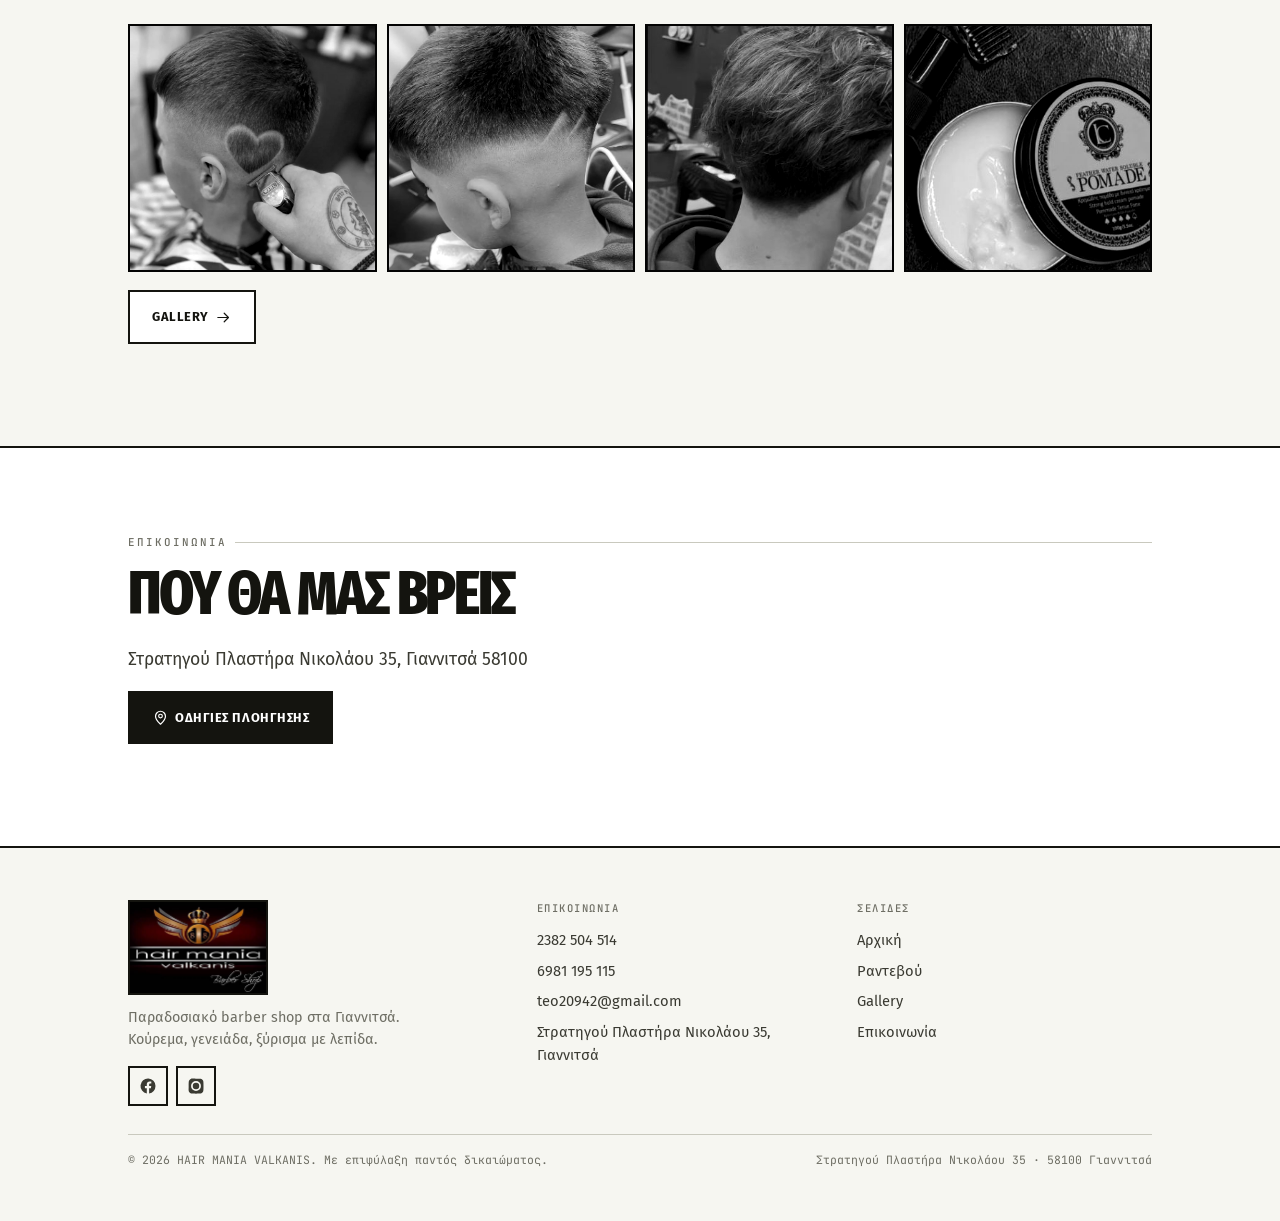
==== commit dc6d931d: "Προετοιμασία για Supabase: σχήμα βάσης, οδηγίες, σύνδεση από τη σελίδα" ====
--- a/index.html
+++ b/index.html
@@ -114,6 +114,7 @@
 
 <script src="assets/js/config.js"></script>
 <script src="assets/js/i18n.js"></script>
+<script src="assets/js/db.js"></script>
 <script src="assets/js/app.js" defer></script>
 <script>
 document.addEventListener('DOMContentLoaded', function () {
--- a/assets/css/style.css
+++ b/assets/css/style.css
@@ -343,7 +343,56 @@
 .opt input:checked + label .opt__s { color: inherit; opacity: .75; }
 .opt__p { font-family: var(--ff-num); font-size: 1rem; font-weight: 500; font-variant-numeric: tabular-nums; }
 
-/* λωρίδα ημερών */
+/* ---------- ημερολόγιο επιλογής ημέρας ---------- */
+.cal { border: var(--bw) solid var(--line); border-radius: var(--r); overflow: hidden; max-width: 460px; }
+.cal__hd { display: flex; align-items: center; gap: 8px; padding: 8px; border-bottom: var(--bw) solid var(--line); }
+.cal__hd b {
+  flex: 1; text-align: center; font-family: var(--ff-disp); font-weight: var(--disp-w);
+  text-transform: var(--disp-tt); letter-spacing: var(--disp-ls); font-size: 1.05rem;
+}
+.cal__nav {
+  width: 38px; height: 38px; flex: none; display: grid; place-items: center; cursor: pointer;
+  background: var(--bg); border: var(--bw) solid var(--line); border-radius: var(--r);
+}
+.cal__nav svg { width: 16px; height: 16px; }
+.cal__nav:hover:not(:disabled) { background: var(--accent); color: var(--on-accent); }
+.cal__nav:disabled { opacity: .25; cursor: not-allowed; }
+.cal__dow { display: grid; grid-template-columns: repeat(7, 1fr); border-bottom: 1px solid var(--line-soft); }
+.cal__dow span {
+  text-align: center; padding: 7px 0; font-family: var(--ff-num);
+  font-size: .58rem; letter-spacing: .06em; text-transform: uppercase; color: var(--muted);
+}
+.cal__grid { display: grid; grid-template-columns: repeat(7, 1fr); }
+.cal__cell { position: relative; min-height: 46px; }
+.cal__cell input { position: absolute; opacity: 0; width: 0; height: 0; }
+.cal__cell label,
+.cal__cell.is-blank {
+  display: grid; place-items: center; height: 100%; min-height: 46px;
+  border-right: 1px solid var(--line-soft); border-bottom: 1px solid var(--line-soft);
+  font-family: var(--ff-num); font-size: .94rem; font-variant-numeric: tabular-nums;
+}
+.cal__cell:nth-child(7n) label, .cal__cell:nth-child(7n).is-blank { border-right: 0; }
+.cal__cell label { cursor: pointer; transition: .12s; }
+.cal__cell label:hover { background: var(--surface); }
+.cal__cell input:focus-visible + label { outline: 2px solid var(--accent); outline-offset: -2px; }
+.cal__cell input:checked + label { background: var(--accent); color: var(--on-accent); font-weight: 500; }
+.cal__cell input:disabled + label { color: var(--muted); opacity: .3; cursor: not-allowed; }
+.cal__cell.is-today label { box-shadow: inset 0 0 0 2px var(--line); }
+.cal__foot {
+  padding: 8px 10px; border-top: 1px solid var(--line-soft);
+  font-family: var(--ff-num); font-size: .62rem; color: var(--muted);
+}
+
+/* σκελετός φόρτωσης ωρών */
+.sk { display: grid; grid-template-columns: repeat(auto-fill, minmax(80px, 1fr)); gap: 6px; }
+.sk i {
+  display: block; height: 44px; border: var(--bw) solid var(--line-soft); border-radius: var(--r);
+  background: linear-gradient(90deg, var(--surface) 25%, var(--surface-2) 50%, var(--surface) 75%);
+  background-size: 200% 100%; animation: shim 1.1s linear infinite;
+}
+@keyframes shim { to { background-position: -200% 0; } }
+
+/* λωρίδα ημερών (δεν χρησιμοποιείται πια — κρατιέται για συμβατότητα) */
 .days {
   display: flex; gap: 7px; overflow-x: auto; padding: 2px 2px 12px;
   scroll-snap-type: x proximity; -webkit-overflow-scrolling: touch;
@@ -536,3 +585,46 @@
   font-family: var(--ff-num); font-size: .66rem; letter-spacing: .06em; padding: 6px 12px;
 }
 [data-theme="c"] .demo { background: var(--accent); color: var(--on-accent); border-bottom: 2px solid var(--line); }
+
+/* ---------- διαχειριστικό ---------- */
+.adm__top { display: flex; align-items: center; gap: 8px; padding: 14px 0; border-bottom: var(--bw) solid var(--line); margin-bottom: 14px; }
+.adm__top > div { flex: 1; min-width: 0; }
+.adm__date { font-family: var(--ff-disp); font-weight: var(--disp-w); text-transform: var(--disp-tt); letter-spacing: var(--disp-ls); font-size: clamp(1.2rem, 5.5vw, 1.6rem); line-height: 1.05; }
+.adm__sub { font-family: var(--ff-num); font-size: .68rem; color: var(--muted); margin-top: 3px; }
+
+.adm__row { display: flex; align-items: center; gap: 10px; padding: 12px; border: var(--bw) solid var(--line); border-radius: var(--r); background: var(--bg); margin-bottom: 8px; }
+.adm__row--block { background: var(--surface); border-style: dashed; }
+.adm__time { font-family: var(--ff-num); font-size: 1rem; font-weight: 500; font-variant-numeric: tabular-nums; flex: none; }
+.adm__body { flex: 1; min-width: 0; display: block; }
+.adm__body b { display: block; font-size: .95rem; white-space: nowrap; overflow: hidden; text-overflow: ellipsis; }
+.adm__body small { display: block; font-family: var(--ff-num); font-size: .66rem; color: var(--muted); margin-top: 2px; }
+.adm__call, .adm__del { width: 38px; height: 38px; flex: none; display: grid; place-items: center; cursor: pointer; border: var(--bw) solid var(--line); border-radius: var(--r); background: var(--bg); color: inherit; text-decoration: none; }
+.adm__call svg, .adm__del svg { width: 16px; height: 16px; }
+.adm__call:hover { background: var(--accent); color: var(--on-accent); }
+.adm__del:hover { background: var(--err); color: #fff; border-color: var(--err); }
+
+.adm__empty, .adm__closed { text-align: center; padding: 34px 16px; border: var(--bw) dashed var(--line-soft); border-radius: var(--r); color: var(--muted); font-size: .9rem; }
+.adm__closed { display: grid; place-items: center; gap: 4px; }
+.adm__closed svg { width: 28px; height: 28px; color: var(--err); }
+.adm__closed b { font-family: var(--ff-disp); font-weight: var(--disp-w); font-size: 1.3rem; color: var(--ink); letter-spacing: var(--disp-ls); }
+.adm__closed span { font-family: var(--ff-num); font-size: .7rem; }
+
+.adm__actions { display: grid; gap: 8px; margin-top: 18px; }
+.adm__sel { width: 100%; padding: 13px 14px; font: inherit; color: var(--ink); background: var(--bg); border: var(--bw) solid var(--line); border-radius: var(--r); }
+
+/* Στο κινητό βγαίνει από κάτω (φυσικό για τον αντίχειρα), στον υπολογιστή
+   κεντραρισμένο — αλλιώς κολλάει στο κάτω μέρος μιας μεγάλης οθόνης. */
+.sheet { position: fixed; inset: 0; z-index: 95; display: flex; align-items: flex-end; justify-content: center; background: rgba(10,10,8,.55); }
+.sheet__box { width: 100%; max-width: 520px; background: var(--bg); border: var(--bw) solid var(--line); border-bottom: 0; max-height: 88svh; overflow: auto; }
+@media (min-width: 760px) {
+  .sheet { align-items: center; padding: 24px; }
+  .sheet__box { max-width: 440px; border-bottom: var(--bw) solid var(--line); max-height: 84svh; box-shadow: 0 24px 60px -20px rgba(0,0,0,.5); }
+}
+.sheet__hd { display: flex; align-items: center; gap: 10px; padding: 12px 14px; border-bottom: var(--bw) solid var(--line); position: sticky; top: 0; background: var(--bg); }
+.sheet__hd b { flex: 1; font-family: var(--ff-disp); font-weight: var(--disp-w); text-transform: var(--disp-tt); letter-spacing: var(--disp-ls); font-size: 1.15rem; }
+.sheet__bd { padding: 16px 14px calc(20px + env(safe-area-inset-bottom)); }
+
+/* υπόδειξη iPhone στην επιβεβαίωση */
+.ios-tip { display: flex; align-items: center; gap: 10px; text-align: left; margin: 14px 0 0; padding: 12px 14px; border: var(--bw) solid var(--line); border-radius: var(--r); background: var(--accent); color: var(--on-accent); font-size: .84rem; font-weight: 500; }
+.ios-tip svg { width: 22px; height: 22px; flex: none; animation: bob 1.4s ease-in-out infinite; }
+@keyframes bob { 50% { transform: translateY(4px); } }
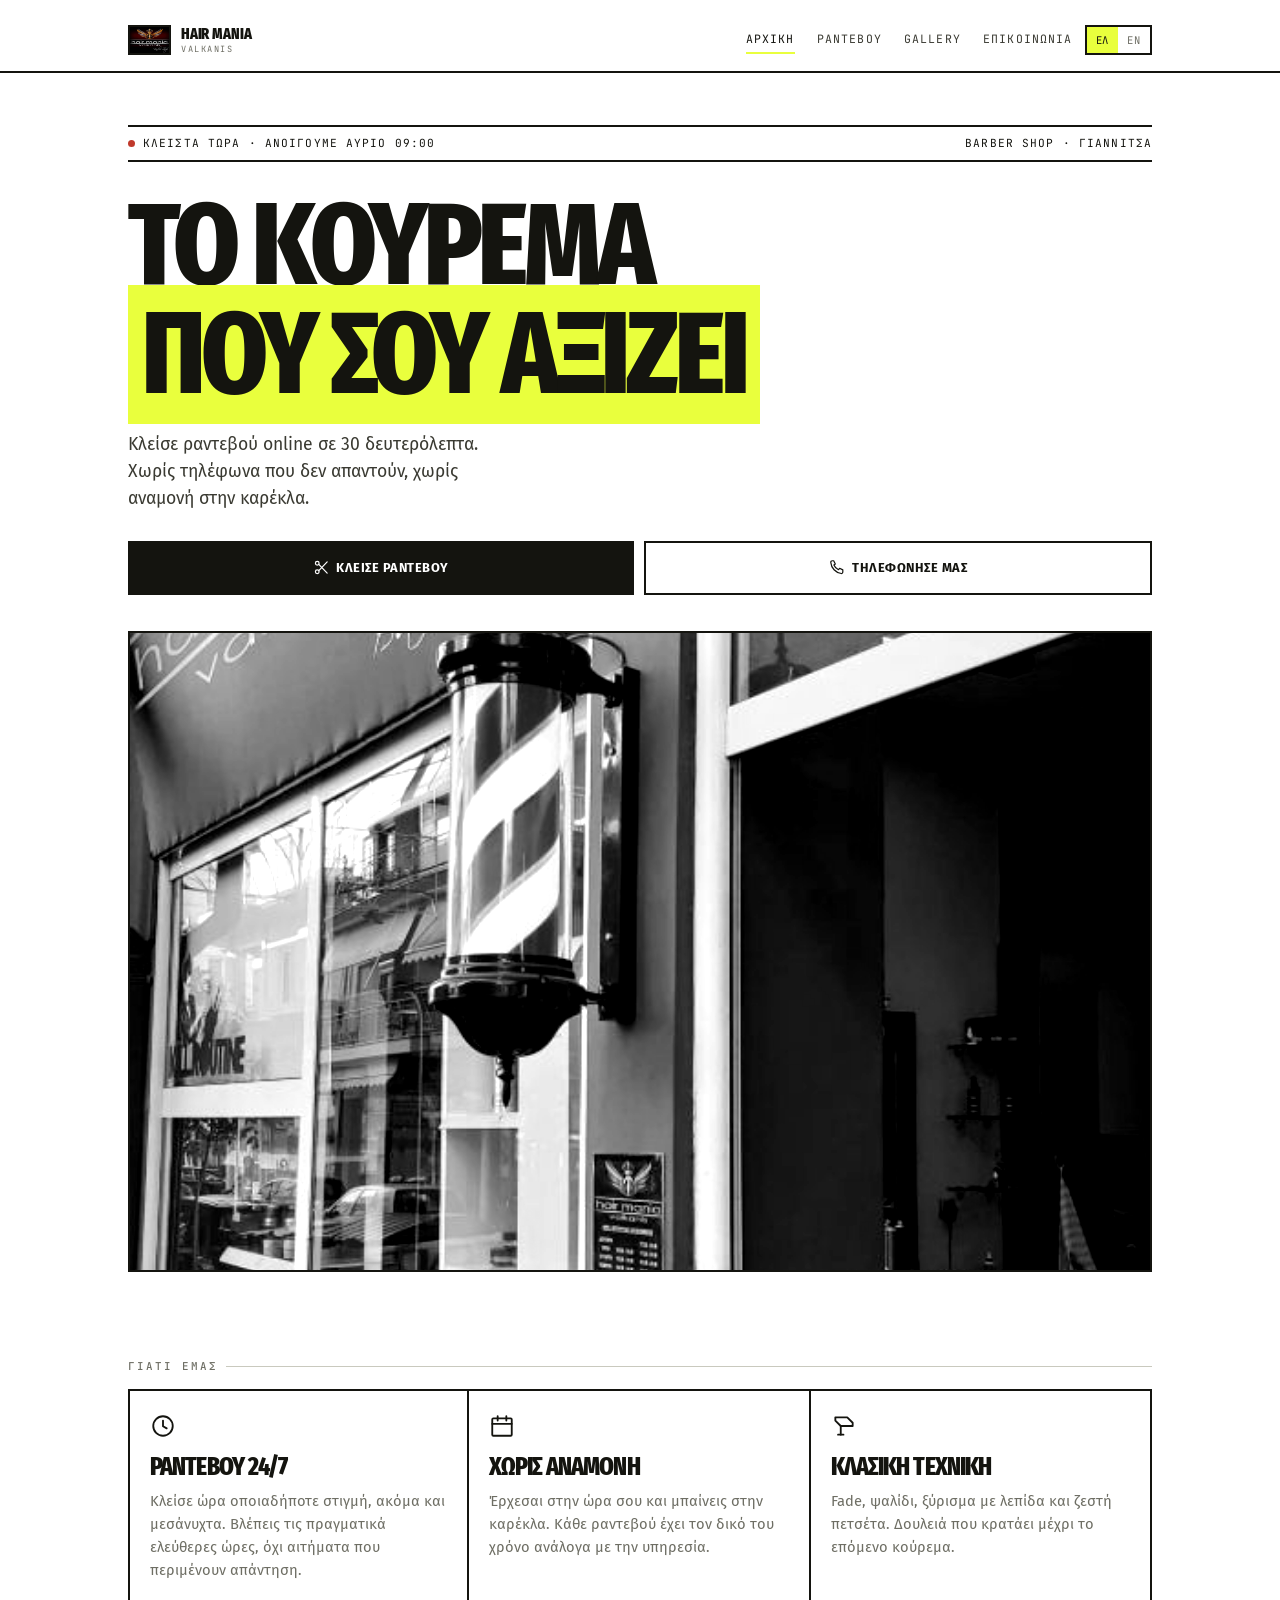
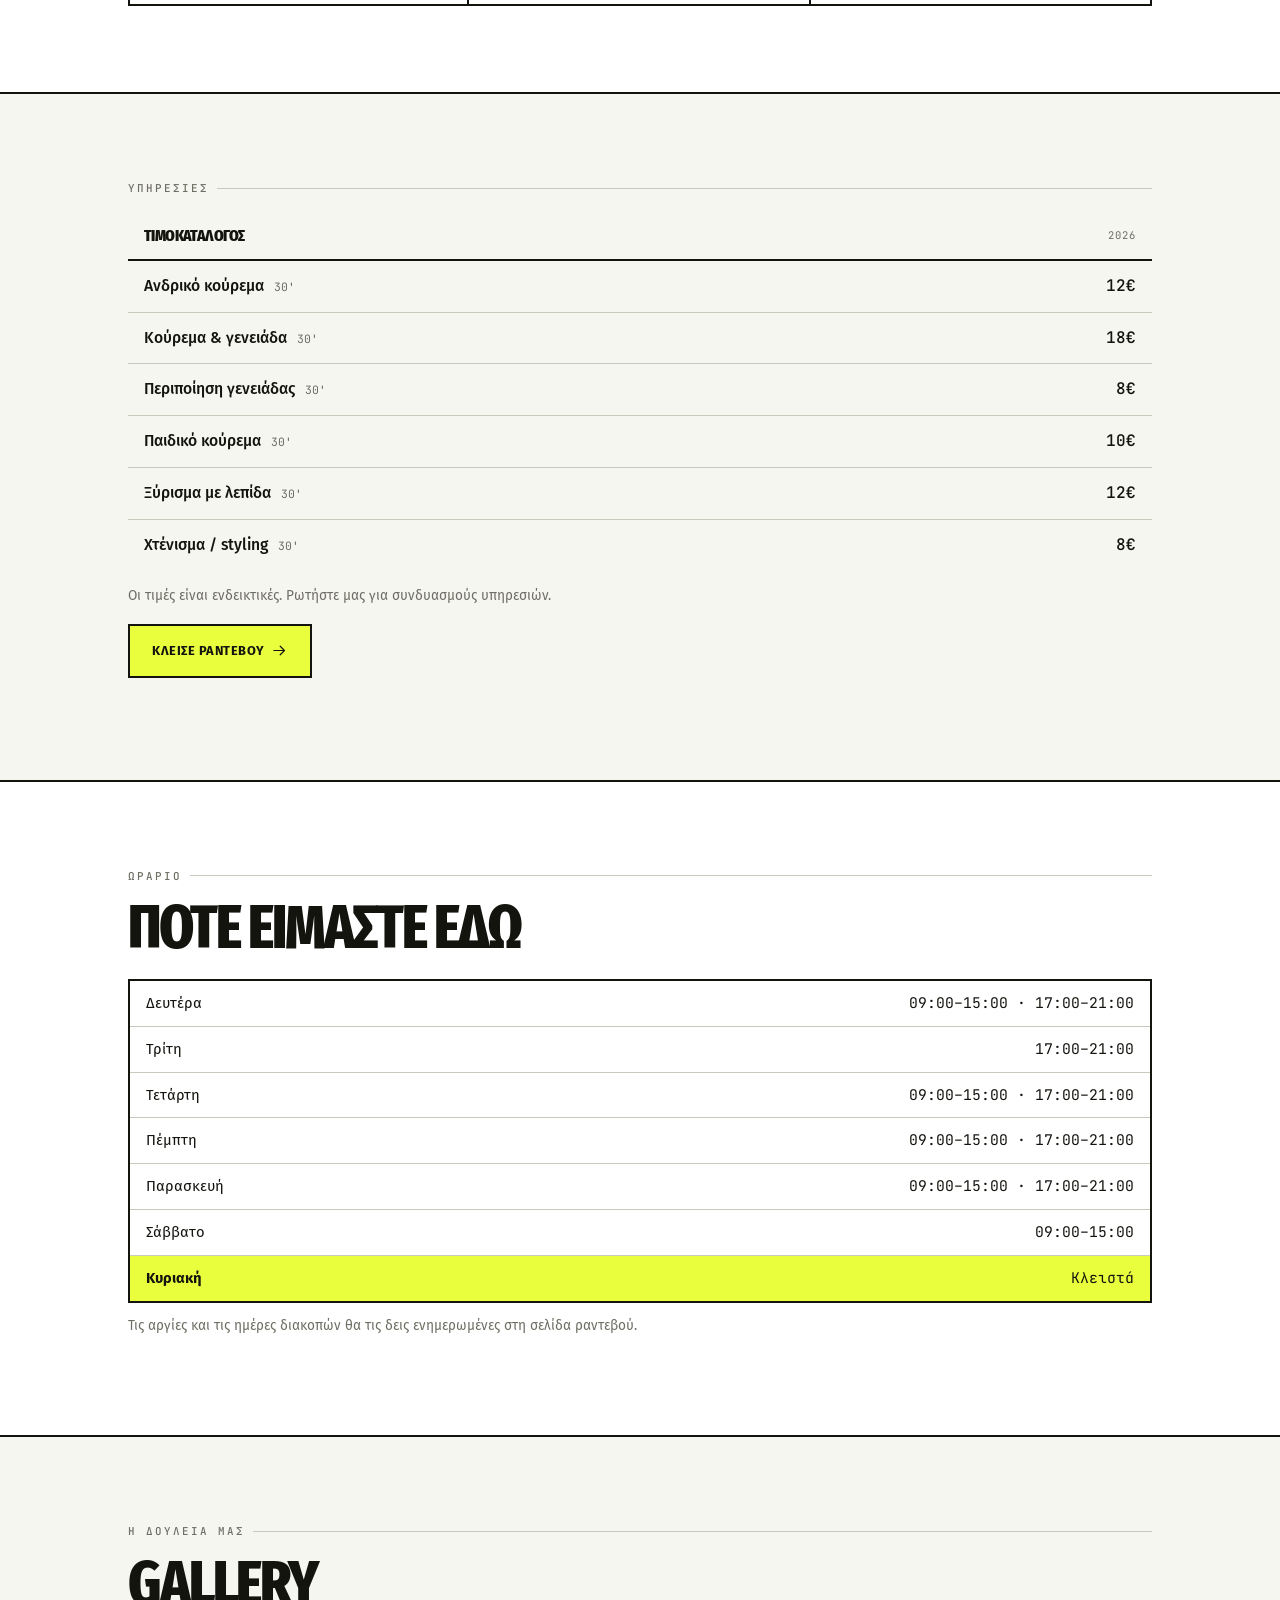
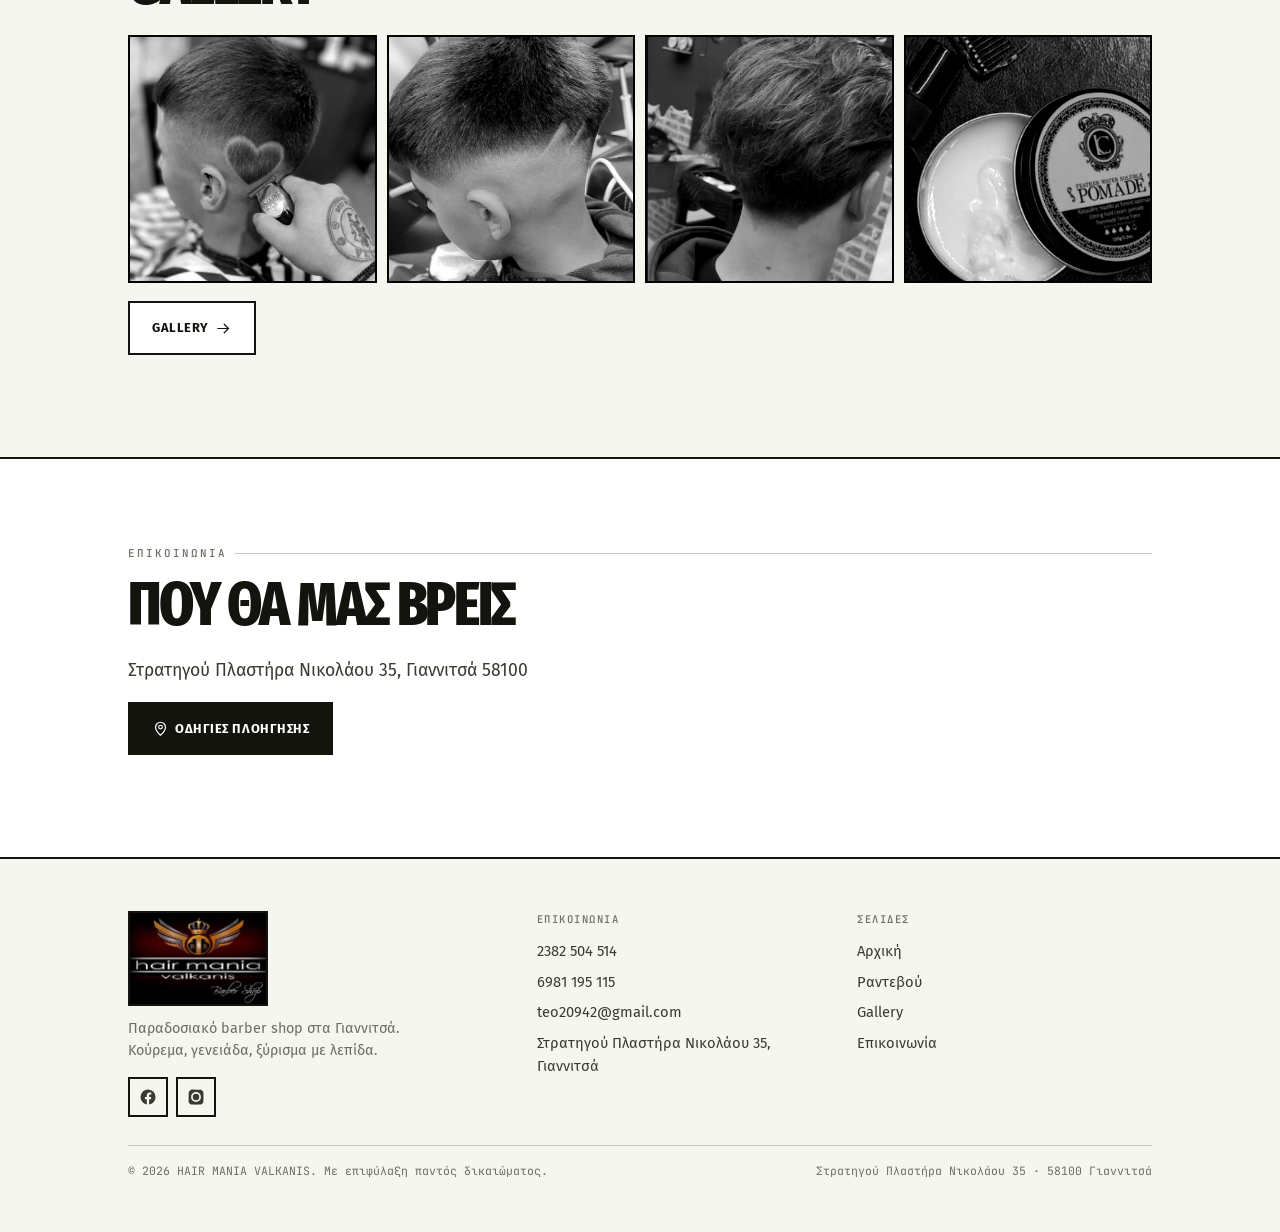
==== commit deab15ae: "Στοιχεία καταστήματος από ένα αρχείο: δυναμικό branding και rebrand.mjs Co-Authored-By: Claude Opus " ====
--- a/index.html
+++ b/index.html
@@ -16,19 +16,45 @@
 <link rel="stylesheet" href="assets/css/style.css">
 <script type="application/ld+json">
 {
-  "@context":"https://schema.org",
-  "@type":"HairSalon",
-  "name":"HAIR MANIA VALKANIS",
-  "image":"assets/img/logo.jpg",
-  "telephone":"+302382504514",
-  "email":"mai25003@uom.edu.gr",
-  "address":{"@type":"PostalAddress","streetAddress":"Στρατηγού Πλαστήρα Νικολάου 35","addressLocality":"Γιαννιτσά","postalCode":"58100","addressCountry":"GR"},
-  "priceRange":"€€",
-  "openingHoursSpecification":[
-    {"@type":"OpeningHoursSpecification","dayOfWeek":["Monday","Wednesday","Thursday","Friday"],"opens":"09:00","closes":"15:00"},
-    {"@type":"OpeningHoursSpecification","dayOfWeek":["Monday","Wednesday","Thursday","Friday"],"opens":"17:00","closes":"21:00"},
-    {"@type":"OpeningHoursSpecification","dayOfWeek":"Tuesday","opens":"17:00","closes":"21:00"},
-    {"@type":"OpeningHoursSpecification","dayOfWeek":"Saturday","opens":"09:00","closes":"15:00"}
+  "@context": "https://schema.org",
+  "@type": "HairSalon",
+  "name": "HAIR MANIA VALKANIS",
+  "image": "assets/img/logo.jpg",
+  "telephone": "+302382504514",
+  "email": "teo20942@gmail.com",
+  "address": {
+    "@type": "PostalAddress",
+    "streetAddress": "Στρατηγού Πλαστήρα Νικολάου 35",
+    "addressLocality": "Γιαννιτσά",
+    "postalCode": "58100",
+    "addressCountry": "GR"
+  },
+  "priceRange": "€€",
+  "openingHoursSpecification": [
+    {
+      "@type": "OpeningHoursSpecification",
+      "dayOfWeek": [
+        "Monday",
+        "Wednesday",
+        "Thursday",
+        "Friday",
+        "Saturday"
+      ],
+      "opens": "09:00",
+      "closes": "15:00"
+    },
+    {
+      "@type": "OpeningHoursSpecification",
+      "dayOfWeek": [
+        "Monday",
+        "Tuesday",
+        "Wednesday",
+        "Thursday",
+        "Friday"
+      ],
+      "opens": "17:00",
+      "closes": "21:00"
+    }
   ]
 }
 </script>
--- a/assets/css/style.css
+++ b/assets/css/style.css
@@ -1,5 +1,5 @@
 /* =============================================================
-   HAIR MANIA VALKANIS — design system
+   Barber booking — design system
    Τρία θέματα. Αλλάζεις με CONFIG.theme στο config.js
    ή προσωρινά με ?theme=a / ?theme=b / ?theme=c στο URL.
 
@@ -40,7 +40,7 @@
   --shadow: none;
   --hero-filter: grayscale(1) contrast(1.25) brightness(1.05);
   --img-filter: grayscale(1) contrast(1.15);
-  --header-h: 60px;
+  --header-h: 52px;
 }
 
 /* ---------- ΘΕΜΑ A — EDITORIAL BONE ---------- */
@@ -180,19 +180,33 @@
 
 /* ---------- header ---------- */
 .hdr { position: sticky; top: 0; z-index: 60; background: var(--bg); border-bottom: var(--bw) solid var(--line); }
+/* Σε μεγάλη οθόνη υπάρχει χώρος· στο κινητό η μπάρα έτρωγε ύψος από το
+   περιεχόμενο χωρίς λόγο. */
+@media (min-width: 880px) { :root { --header-h: 62px; } }
+/* Σε iPhone με εγκοπή η μπάρα κολλούσε στο πάνω άκρο και το «burger» δεν
+   είχε αέρα από πάνω. Το inset είναι 0 όπου δεν χρειάζεται. */
+/* Το env(safe-area-inset-top) είναι 0 σε iPhone χωρίς εγκοπή και σε
+   Android, οπότε από μόνο του δεν άλλαζε τίποτα. Το max() εγγυάται
+   πραγματικό κενό παντού, και παραπάνω όπου υπάρχει εγκοπή. */
+.hdr { padding-top: max(9px, env(safe-area-inset-top)); }
+.drawer { top: calc(var(--header-h) + max(9px, env(safe-area-inset-top))); }
 .hdr__in {
   height: var(--header-h);
   display: flex; align-items: center; gap: 12px;
   max-width: 1080px; margin-inline: auto; padding-inline: clamp(16px, 4.5vw, 28px);
 }
 .brand { display: flex; align-items: center; gap: 10px; text-decoration: none; margin-right: auto; min-width: 0; }
-.brand img { height: 32px; width: auto; border: var(--bw) solid var(--line); border-radius: var(--r); }
+/* object-fit: contain ώστε το σήμα να μη στραβώσει ποτέ, όποιες κι αν
+   είναι οι διαστάσεις του αρχείου που θα ανεβάσει ο ιδιοκτήτης. */
+.brand img { height: 30px; width: auto; object-fit: contain; border: var(--bw) solid var(--line); border-radius: var(--r); }
 [data-theme="a"] .brand img { border: 0; mix-blend-mode: multiply; }
 [data-theme="b"] .brand img { border: 0; border-radius: 3px; }
-.brand__txt { font-family: var(--ff-disp); font-weight: var(--disp-w); font-size: 1rem; letter-spacing: -.01em; line-height: 1; white-space: nowrap; }
+/* line-height: 1 έκοβε τα πάνω-κάτω άκρα των γραμμάτων κατά ένα εικονοστοιχείο
+   (scrollHeight 30 σε κουτί 29). Με 1.12 χωράνε ολόκληρα. */
+.brand__txt { font-family: var(--ff-disp); font-weight: var(--disp-w); font-size: .98rem; letter-spacing: -.01em; line-height: 1.12; white-space: nowrap; }
 .brand__txt small {
-  display: block; font-family: var(--ff-num); font-weight: 400;
-  font-size: .54rem; letter-spacing: .18em; color: var(--muted); margin-top: 4px;
+  display: block; font-family: var(--ff-num); font-weight: 400; line-height: 1.3;
+  font-size: .54rem; letter-spacing: .18em; color: var(--muted); margin-top: 2px;
 }
 [data-theme="b"] .brand__txt { font-size: 1.24rem; letter-spacing: 0; }
 
@@ -212,13 +226,13 @@
 .lang button[aria-pressed="true"] { background: var(--accent); color: var(--on-accent); }
 
 .burger {
-  display: grid; place-items: center; width: 40px; height: 40px; flex: none; cursor: pointer;
+  display: grid; place-items: center; width: 38px; height: 38px; flex: none; cursor: pointer;
   background: none; border: var(--bw) solid var(--line); border-radius: var(--r);
 }
 .burger span { display: block; width: 16px; height: 2px; background: var(--ink); box-shadow: 0 -5px var(--ink), 0 5px var(--ink); }
 
 .drawer {
-  position: fixed; inset: var(--header-h) 0 auto 0; z-index: 55;
+  position: fixed; inset: var(--header-h) 0 auto 0; bottom: auto; z-index: 55;
   background: var(--bg); border-bottom: var(--bw) solid var(--line);
   transform: translateY(-115%); transition: transform .28s cubic-bezier(.4,0,.2,1);
   padding: 4px clamp(16px, 4.5vw, 28px) 18px;
@@ -248,6 +262,19 @@
 .btn--accent { background: var(--accent); color: var(--on-accent); }
 .btn--accent:hover { filter: brightness(.94); }
 .btn--ghost:hover { background: var(--surface); }
+/* Τα κουμπιά ενεργειών παίρνουν το χρώμα αυτού που φτιάχνουν, ώστε το
+   διαχειριστικό να διαβάζεται σαν το ημερολόγιο: μαύρο = ραντεβού με το
+   χέρι, γκρι διακεκομμένο = μπλοκάρισμα, ριγέ = κλειστή μέρα. */
+.btn--block {
+  background: var(--surface-2); color: var(--ink);
+  border-style: dashed; border-color: var(--line-soft);
+}
+.btn--block:hover { filter: brightness(.96); }
+.btn--off {
+  background: repeating-linear-gradient(45deg, var(--line-soft) 0 4px, var(--surface) 4px 9px);
+  color: var(--ink);
+}
+.btn--off:hover { filter: brightness(.96); }
 .btn--wide { width: 100%; }
 .btn[disabled] { opacity: .4; pointer-events: none; }
 [data-theme="b"] .btn { text-transform: none; letter-spacing: .01em; font-weight: 700; }
@@ -531,7 +558,7 @@
 [data-theme="b"] .map iframe { filter: sepia(.3) brightness(.85); }
 
 /* ---------- banner διακοπών ---------- */
-.vac { display: none; gap: 14px; align-items: center; padding: 14px; margin-bottom: 24px;
+.vac { display: none; gap: 14px; align-items: center; padding: 14px; margin: 0 0 26px;
        border: var(--bw) solid var(--warn); border-radius: var(--r); background: var(--surface); }
 .vac[data-show="true"] { display: flex; }
 .vac img { width: 76px; height: 76px; object-fit: cover; flex: none; border: 1px solid var(--line); }
@@ -540,6 +567,8 @@
 
 /* ---------- footer ---------- */
 .ftr { background: var(--surface); border-top: var(--bw) solid var(--line); padding: clamp(32px,7vw,52px) 0 96px; }
+/* Η σελίδα κράτησης δεν έχει κάτω μπάρα, άρα ούτε κενό για να τη χωρέσει. */
+body[data-page="book"] .ftr { padding-bottom: clamp(32px,7vw,52px); }
 .ftr__grid { display: grid; gap: 26px; }
 @media (min-width: 760px) { .ftr__grid { grid-template-columns: 1.3fr 1fr 1fr; } }
 .ftr h4 {
@@ -610,6 +639,160 @@
 .adm__closed span { font-family: var(--ff-num); font-size: .7rem; }
 
 .adm__actions { display: grid; gap: 8px; margin-top: 18px; }
+
+/* ---------- καρτέλες μέρα / εβδομάδα ---------- */
+.adm__tabs { display: flex; gap: 6px; align-items: center; margin-bottom: 4px; }
+.adm__tab {
+  flex: 0 0 auto; cursor: pointer; padding: 9px 16px;
+  border: var(--bw) solid var(--line); border-radius: var(--r); background: var(--bg);
+  font-family: var(--ff-num); font-size: .68rem; letter-spacing: .08em;
+}
+.adm__tab[aria-selected="true"] { background: var(--invert-bg); color: var(--invert-ink); }
+.adm__today {
+  margin-left: auto; cursor: pointer; padding: 9px 14px;
+  border: var(--bw) solid var(--line); border-radius: var(--r); background: var(--bg);
+  font-family: var(--ff-num); font-size: .64rem; letter-spacing: .08em;
+}
+/* Το κίτρινο μένει εδώ: «σήμερα» στο πλέγμα είναι ήδη κίτρινο, οπότε το
+   κουμπί και η στήλη της ημέρας ταιριάζουν. */
+.adm__today { background: var(--accent); color: var(--on-accent); border-color: var(--accent); font-weight: 700; }
+.adm__today:hover { filter: brightness(.94); }
+
+/* Η ημερομηνία πατιέται και ανοίγει επιλογέα — αλλιώς θέλει
+   δεκαπέντε πατήματα στα βελάκια για να πας μια βδομάδα μπροστά. */
+.adm__pick { position: relative; }
+.adm__dateWrap { position: relative; }
+.adm__date {
+  display: block; width: 100%; text-align: left; cursor: pointer;
+  background: none; border: 0; padding: 2px 0;
+  font-family: var(--ff-disp); font-weight: var(--disp-w); text-transform: var(--disp-tt);
+  letter-spacing: var(--disp-ls); font-size: clamp(1.2rem, 5.5vw, 1.6rem); line-height: 1.05;
+  border-bottom: 2px dotted var(--line-soft);
+}
+.adm__dateWrap:hover .adm__date { border-bottom-color: var(--accent); }
+
+/* Διάφανο αλλά ΠΡΑΓΜΑΤΙΚΟ πεδίο πάνω από το κείμενο. Το showPicker()
+   δεν υπάρχει στο iOS· το μόνο που ανοίγει σίγουρα τον επιλογέα είναι
+   να πατήσει ο χρήστης το ίδιο το input. */
+.adm__dateWrap input[type="date"] {
+  position: absolute; inset: 0; width: 100%; height: 100%; min-width: 0;
+  margin: 0; padding: 0; border: 0; background: transparent; color: transparent;
+  opacity: 0; cursor: pointer; font: inherit;
+  -webkit-appearance: none; appearance: none;
+}
+.adm__dateWrap input[type="date"]::-webkit-calendar-picker-indicator {
+  position: absolute; inset: 0; width: 100%; height: 100%; margin: 0; padding: 0;
+  opacity: 0; cursor: pointer;
+}
+.adm__dateWrap:focus-within .adm__date { border-bottom-color: var(--accent); }
+
+/* ---------- εβδομαδιαία εικόνα ---------- */
+.wk { border: var(--bw) solid var(--line); border-radius: var(--r); overflow-x: auto; }
+/* Οι επτά μέρες πρέπει να χωράνε ΟΛΕΣ, και η Κυριακή, χωρίς οριζόντιο
+   σκρολάρισμα — αλλιώς ο ιδιοκτήτης νομίζει ότι λείπει μέρα. */
+.wk__grid { display: grid; grid-template-columns: 38px repeat(7, minmax(0, 1fr)); min-width: 330px; }
+.wk__hd {
+  position: sticky; top: 0; z-index: 2; background: var(--bg);
+  border-bottom: var(--bw) solid var(--line); padding: 6px 1px; text-align: center;
+  font-family: var(--ff-num); font-size: .55rem; letter-spacing: .02em; color: var(--muted);
+}
+.wk__hd b { display: block; font-size: .92rem; color: var(--ink); font-weight: 500; margin-top: 2px; }
+.wk__hd.is-today { background: var(--accent); color: var(--on-accent); }
+.wk__hd.is-today b { color: inherit; }
+.wk__hd.is-closed b { color: var(--muted); text-decoration: line-through; }
+.wk__time {
+  grid-column: 1; border-right: 1px solid var(--line-soft); border-bottom: 1px solid var(--line-soft);
+  font-family: var(--ff-num); font-size: .52rem; color: var(--muted);
+  padding: 2px 3px; text-align: right;
+}
+.wk__cell { border-right: 1px solid var(--line-soft); border-bottom: 1px solid var(--line-soft); min-height: 26px; cursor: pointer; }
+.wk__cell:hover { background: var(--surface); }
+.wk__cell.is-off { background: repeating-linear-gradient(45deg, var(--line-soft) 0 4px, var(--surface) 4px 9px); cursor: default; }
+.wk__ev {
+  margin: 1px; padding: 2px 3px; overflow: hidden; cursor: pointer;
+  background: var(--invert-bg); color: var(--invert-ink); border-radius: var(--r);
+  font-size: .62rem; line-height: 1.2;
+}
+.wk__ev b { display: block; font-weight: 600; font-size: .58rem; white-space: nowrap; overflow: hidden; text-overflow: ellipsis; }
+.wk__ev small { font-family: var(--ff-num); font-size: .55rem; opacity: .75; }
+.wk__ev--block { background: var(--surface-2); color: var(--muted); border: 1px dashed var(--line-soft); }
+.wk__ev--online { background: var(--accent); color: var(--on-accent); }
+/* Μισό μέσα, μισό έξω από το πλέγμα, στο κατακόρυφο κέντρο. */
+#adm-week { position: relative; }
+.wk__nav {
+  position: absolute; top: 50%; transform: translateY(-50%); z-index: 4;
+  width: 38px; height: 38px; display: grid; place-items: center; cursor: pointer;
+  border: var(--bw) solid var(--line); border-radius: 50%;
+  background: var(--bg); color: var(--ink);
+  box-shadow: 0 4px 14px -4px rgba(0,0,0,.35);
+}
+.wk__nav svg { width: 17px; height: 17px; }
+.wk__nav:hover { background: var(--accent); color: var(--on-accent); border-color: var(--accent); }
+.wk__nav--prev { left: -15px; }
+.wk__nav--next { right: -15px; }
+
+.wk__legend {
+  display: flex; flex-wrap: wrap; gap: 12px; padding: 9px 12px;
+  border-top: var(--bw) solid var(--line);
+  font-family: var(--ff-num); font-size: .6rem; color: var(--muted);
+}
+.toast {
+  position: fixed; left: 50%; bottom: 18px; transform: translateX(-50%); z-index: 200;
+  max-width: min(92vw, 420px); padding: 13px 16px;
+  background: var(--invert-bg); color: var(--invert-ink); border-radius: var(--r);
+  font-family: var(--ff-num); font-size: .74rem; line-height: 1.4; text-align: center;
+  box-shadow: 0 12px 34px -12px rgba(0,0,0,.6);
+}
+
+.adm__warn {
+  border: var(--bw) solid var(--err); border-radius: var(--r);
+  padding: 14px 16px; margin-bottom: 14px; display: grid; gap: 6px;
+  background: color-mix(in srgb, var(--err) 8%, var(--bg));
+}
+.adm__warn b { font-size: .88rem; color: var(--err); }
+.adm__warn span { font-family: var(--ff-num); font-size: .7rem; color: var(--muted); }
+.adm__warn .btn { margin-top: 6px; background: var(--err); color: #fff; border-color: var(--err); font-size: .72rem; padding: 11px 14px; }
+
+.adm__closed .btn { margin-top: 14px; }
+
+.conf__list { margin: 0 0 4px; }
+.conf__list dd { text-align: right; word-break: break-word; }
+
+/* Ενσωματωμένο παράθυρο εφαρμογής: το πιο σημαντικό μήνυμα της σελίδας,
+   γιατί χωρίς αυτό το κουμπί του ημερολογίου απλώς δεν κάνει τίποτα. */
+.openin {
+  display: grid; gap: 6px; padding: 14px 16px; margin: 0 0 20px;
+  border: var(--bw) solid var(--warn); border-radius: var(--r);
+  background: color-mix(in srgb, var(--warn) 10%, var(--bg));
+}
+.openin b { font-size: .95rem; color: var(--warn); }
+.openin span { font-size: .84rem; line-height: 1.5; }
+.openin .btn { margin-top: 6px; background: var(--warn); color: #fff; border-color: var(--warn); font-size: .72rem; padding: 11px 14px; }
+
+.adm__past {
+  display: grid; gap: 4px; margin: -4px 0 14px; padding: 11px 13px;
+  border: var(--bw) solid var(--warn); border-radius: var(--r);
+  background: color-mix(in srgb, var(--warn) 12%, var(--bg));
+}
+.adm__past b { font-family: var(--ff-num); font-size: .66rem; letter-spacing: .08em; color: var(--warn); }
+.adm__past span { font-size: .8rem; line-height: 1.45; }
+.btn--past { background: var(--warn); color: #fff; border-color: var(--warn); }
+.btn--past:hover { filter: brightness(.94); }
+
+.adm__note { font-family: var(--ff-num); font-size: .68rem; color: var(--muted); margin: -6px 0 14px; }
+.adm__note--warn { color: var(--err); }
+
+.wk__legend i { display: inline-block; width: 10px; height: 10px; margin-right: 5px; vertical-align: -1px; }
+/* «Δείξε / κρύψε» τον κωδικό — σε κινητό με βρεγμένα χέρια είναι ανάγκη. */
+.field__pw { position: relative; }
+.field__eye {
+  position: absolute; right: 6px; top: 50%; transform: translateY(-50%);
+  cursor: pointer; background: none; border: 0; padding: 8px 10px;
+  font-family: var(--ff-num); font-size: .62rem; letter-spacing: .08em; color: var(--muted);
+}
+.field__eye:hover { color: var(--ink); }
+.field__pw input { padding-right: 76px; }
+
 .adm__sel { width: 100%; padding: 13px 14px; font: inherit; color: var(--ink); background: var(--bg); border: var(--bw) solid var(--line); border-radius: var(--r); }
 
 /* Στο κινητό βγαίνει από κάτω (φυσικό για τον αντίχειρα), στον υπολογιστή
